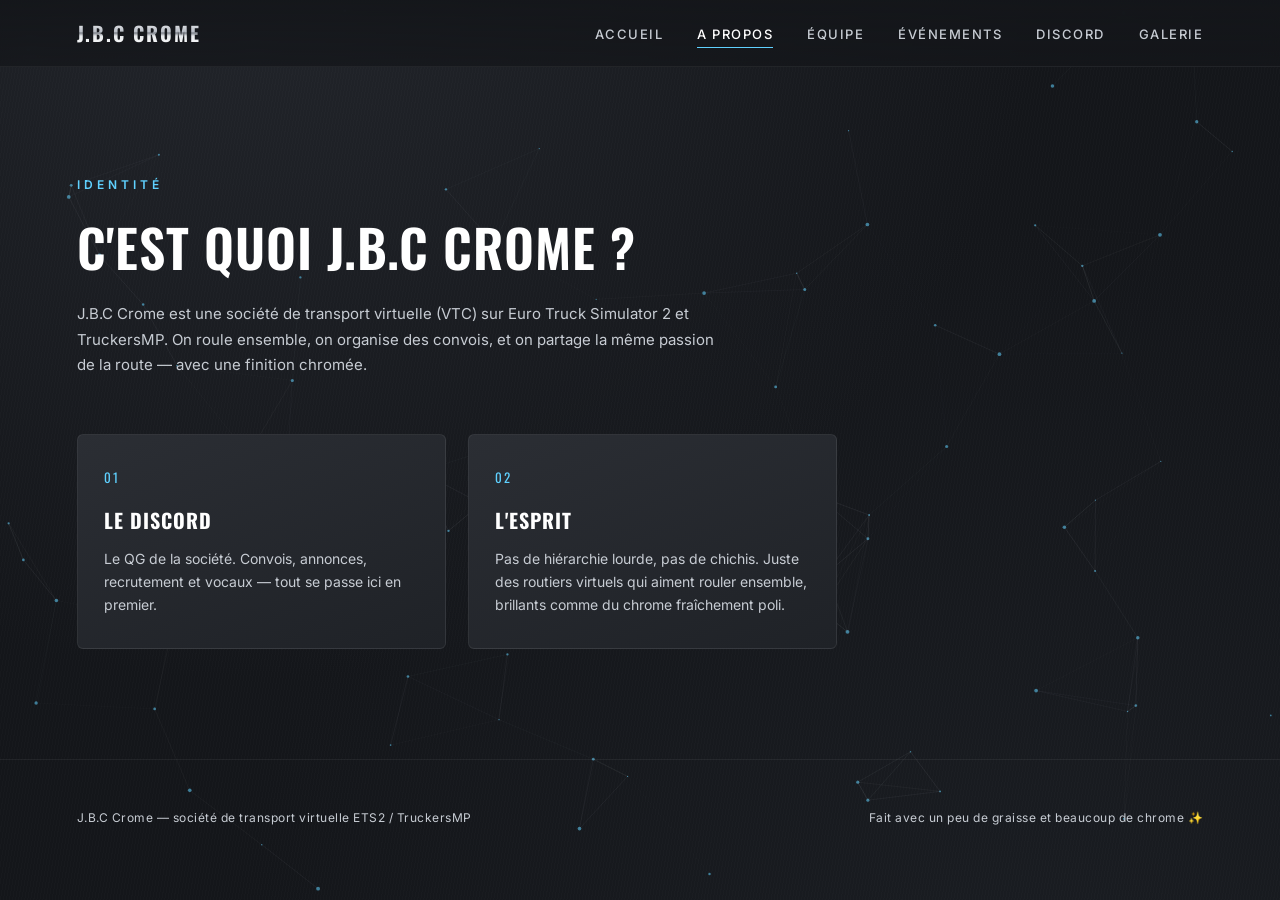
==== apropos.html @ b2d50085 "Update apropos.html" ====
<!DOCTYPE html>
<html lang="fr">
<head>
<meta charset="UTF-8">
<meta name="viewport" content="width=device-width, initial-scale=1.0">
<title>A propos — J.B.C rome</title>
<link rel="icon" type="image/png" href="LogoV3.png">
<style>
  @import url('https://fonts.googleapis.com/css2?family=Oswald:wght@400;500;600;700&family=Inter:wght@400;500;600&display=swap');

  :root{
    --steel-900:#14161a;
    --steel-800:#1f2227;
    --steel-700:#2b2e34;
    --chrome-300:#c7ccd3;
    --chrome-100:#eef0f2;
    --chrome-white:#ffffff;
    --arc-blue:#5fd1ff;
    --arc-blue-dim:#2e6b82;
    --shadow-hard: 0 20px 50px rgba(0,0,0,.55);
  }

  *{box-sizing:border-box; margin:0; padding:0;}
  html{scroll-behavior:smooth;}

  body{
    background:
      radial-gradient(ellipse at 20% -10%, #23262c 0%, transparent 55%),
      radial-gradient(ellipse at 80% 110%, #1a1d22 0%, transparent 55%),
      var(--steel-900);
    color:var(--chrome-100);
    font-family:'Inter', sans-serif;
    min-height:100vh;
    overflow-x:hidden;
  }

  body::before{
    content:"";
    position:fixed; inset:0;
    background-image: repeating-linear-gradient(100deg, rgba(255,255,255,.015) 0px, rgba(255,255,255,.015) 1px, transparent 1px, transparent 3px);
    pointer-events:none;
    z-index:1;
  }

  a{color:inherit; text-decoration:none;}

  header{
    position:sticky; top:0; z-index:50;
    display:flex; align-items:center; justify-content:space-between;
    padding:18px 6vw;
    background:linear-gradient(180deg, rgba(20,22,26,.92), rgba(20,22,26,.75));
    backdrop-filter:blur(10px);
    border-bottom:1px solid rgba(255,255,255,.06);
  }
  .logo{
    font-family:'Oswald', sans-serif;
    font-weight:700;
    font-size:20px;
    letter-spacing:2px;
    background:linear-gradient(180deg, #fff 0%, #b9bec6 45%, #7d828a 50%, #e7eaed 60%, #fff 100%);
    -webkit-background-clip:text;
    background-clip:text;
    color:transparent;
  }
  nav ul{list-style:none; display:flex; gap:34px;}
  nav a{
    font-size:13px; letter-spacing:1.5px; text-transform:uppercase;
    color:var(--chrome-300); font-weight:500;
    transition:color .25s ease;
    position:relative;
  }
  nav a:hover, nav a.active{color:var(--chrome-white);}
  nav a::after{
    content:""; position:absolute; left:0; bottom:-6px; width:0; height:1px;
    background:var(--arc-blue); transition:width .25s ease;
  }
  nav a:hover::after, nav a.active::after{width:100%;}

  .hero{
    position:relative;
    min-height:92vh;
    display:flex; flex-direction:column; align-items:center; justify-content:center;
    text-align:center;
    padding:0 6vw;
    z-index:2;
  }
  .hero-eyebrow{
    font-size:12px; letter-spacing:4px; text-transform:uppercase;
    color:var(--arc-blue); font-weight:600; margin-bottom:26px;
    opacity:0; animation:riseIn .8s ease forwards .1s;
  }
  .hero h1{
    font-family:'Oswald', sans-serif;
    font-weight:700;
    font-size:clamp(56px, 12vw, 148px);
    line-height:.92;
    letter-spacing:2px;
    text-transform:uppercase;
    position:relative;
    background:linear-gradient(180deg,
      #ffffff 0%, #dfe3e7 12%, #9aa0a8 28%, #565a60 44%,
      #f2f4f6 50%, #c2c7cd 58%, #7d828a 72%, #eceef0 86%, #ffffff 100%);
    -webkit-background-clip:text;
    background-clip:text;
    color:transparent;
    background-size:100% 220%;
    animation:chromeSheen 7s ease-in-out infinite, riseIn .9s ease forwards .25s;
    opacity:0;
    filter:drop-shadow(0 8px 26px rgba(0,0,0,.6));
  }
  .hero h1 span{display:block;}
  @keyframes chromeSheen{
    0%,100%{background-position:0% 0%;}
    50%{background-position:0% 100%;}
  }
  @keyframes riseIn{
    from{opacity:0; transform:translateY(22px);}
    to{opacity:1; transform:translateY(0);}
  }
  .hero p.tag{
    margin-top:26px;
    max-width:560px;
    font-size:16px; line-height:1.6;
    color:var(--chrome-300);
    opacity:0; animation:riseIn .8s ease forwards .45s;
  }
  .hero-cta{
    margin-top:44px;
    display:flex; gap:18px; flex-wrap:wrap; justify-content:center;
    opacity:0; animation:riseIn .8s ease forwards .6s;
  }

  .btn{
    display:inline-flex; align-items:center; gap:10px;
    padding:15px 30px;
    font-size:13px; letter-spacing:1.5px; text-transform:uppercase; font-weight:600;
    border-radius:3px;
    cursor:pointer;
    border:none;
    transition:transform .2s ease, box-shadow .2s ease, filter .2s ease;
  }
  .btn:hover{transform:translateY(-2px);}
  .btn-chrome{
    background:linear-gradient(180deg,#f5f6f7 0%, #c7ccd3 45%, #8a8f97 50%, #dfe3e7 60%, #f5f6f7 100%);
    color:#15171a;
    box-shadow:0 14px 30px rgba(0,0,0,.45), inset 0 1px 0 rgba(255,255,255,.8);
  }
  .btn-chrome:hover{box-shadow:0 18px 40px rgba(0,0,0,.55), inset 0 1px 0 rgba(255,255,255,.9);}
  .btn-discord{
    background:linear-gradient(180deg, #6c81ff 0%, #4a5ce0 100%);
    color:#fff;
    box-shadow:0 14px 30px rgba(74,92,224,.35), inset 0 1px 0 rgba(255,255,255,.35);
  }
  .btn-discord:hover{box-shadow:0 18px 40px rgba(74,92,224,.5), inset 0 1px 0 rgba(255,255,255,.4);}
  .btn-ghost{
    background:transparent;
    color:var(--chrome-100);
    border:1px solid rgba(255,255,255,.25);
  }
  .btn-ghost:hover{border-color:var(--arc-blue); color:var(--arc-blue);}
  .btn-truckbook{
    background:linear-gradient(180deg, #ffb04c 0%, #e08a1e 100%);
    color:#1a1200;
    box-shadow:0 14px 30px rgba(224,138,30,.35), inset 0 1px 0 rgba(255,255,255,.35);
  }
  .btn-truckbook:hover{box-shadow:0 18px 40px rgba(224,138,30,.5), inset 0 1px 0 rgba(255,255,255,.4);}
  .btn-truckersmp{
    background:linear-gradient(180deg, #ff9142 0%, #d9691b 100%);
    color:#1a1000;
    box-shadow:0 14px 30px rgba(217,105,27,.35), inset 0 1px 0 rgba(255,255,255,.35);
  }
  .btn-truckersmp:hover{box-shadow:0 18px 40px rgba(217,105,27,.5), inset 0 1px 0 rgba(255,255,255,.4);}

  .scroll-hint{
    position:absolute; bottom:34px; left:50%; transform:translateX(-50%);
    font-size:11px; letter-spacing:3px; text-transform:uppercase; color:var(--chrome-300);
    display:flex; flex-direction:column; align-items:center; gap:10px;
    opacity:.7;
  }
  .scroll-hint .bar{width:1px; height:36px; background:linear-gradient(180deg, var(--arc-blue), transparent); animation:pulse 1.8s ease-in-out infinite;}
  @keyframes pulse{0%,100%{opacity:.3;} 50%{opacity:1;}}

  section{position:relative; z-index:2; padding:110px 6vw; scroll-margin-top:90px;}
  .section-head{max-width:640px; margin-bottom:56px;}
  .eyebrow{
    font-size:12px; letter-spacing:4px; text-transform:uppercase; color:var(--arc-blue);
    font-weight:600; margin-bottom:16px; display:block;
  }
  .section-head h2{
    font-family:'Oswald', sans-serif; font-weight:600; font-size:clamp(32px,5vw,52px);
    text-transform:uppercase; letter-spacing:1px;
    color:var(--chrome-white);
  }
  .section-head p{margin-top:16px; color:var(--chrome-300); line-height:1.7; font-size:15px;}

  .plates{
    display:grid; grid-template-columns:repeat(2,1fr); gap:22px;
    max-width:760px;
  }
  .plate{
    background:linear-gradient(160deg, var(--steel-700), var(--steel-800));
    border:1px solid rgba(255,255,255,.07);
    border-radius:6px;
    padding:32px 26px;
    position:relative;
    overflow:hidden;
    transition:transform .3s ease, border-color .3s ease;
  }
  .plate::before{
    content:""; position:absolute; top:0; left:-60%; width:40%; height:100%;
    background:linear-gradient(100deg, transparent, rgba(255,255,255,.06), transparent);
    transform:skewX(-20deg);
    transition:left .6s ease;
  }
  .plate:hover::before{left:140%;}
  .plate:hover{transform:translateY(-6px); border-color:rgba(95,209,255,.3);}
  .plate .num{
    font-family:'Oswald', sans-serif; font-size:13px; color:var(--arc-blue);
    letter-spacing:2px; margin-bottom:18px; display:block;
  }
  .plate h3{
    font-family:'Oswald', sans-serif; font-size:20px; text-transform:uppercase;
    letter-spacing:1px; margin-bottom:12px; color:var(--chrome-white);
  }
  .plate p{color:var(--chrome-300); font-size:14px; line-height:1.65;}

  .discord-band{
    background:linear-gradient(135deg, #1c1f3d 0%, #22263f 45%, #171a30 100%);
    border-radius:10px;
    padding:64px 6vw;
    display:flex; align-items:center; justify-content:space-between; gap:40px;
    flex-wrap:wrap;
    border:1px solid rgba(108,129,255,.25);
    box-shadow:0 30px 60px rgba(20,20,40,.5);
  }
  .discord-band h2{
    font-family:'Oswald', sans-serif; font-size:clamp(28px,4vw,44px); text-transform:uppercase;
    color:#fff; max-width:480px; line-height:1.15;
  }
  .discord-band p{color:#b7bcf0; margin-top:14px; max-width:420px; font-size:14px; line-height:1.6;}

  .static-gallery{
    display:grid;
    grid-template-columns:repeat(auto-fill, minmax(220px,1fr));
    gap:18px;
  }
  .static-gallery .photo-card{
    position:relative;
    border-radius:6px;
    overflow:hidden;
    aspect-ratio:1/1;
    background:var(--steel-700);
    border:1px solid rgba(255,255,255,.08);
    box-shadow:0 10px 24px rgba(0,0,0,.35);
  }
  .static-gallery .photo-card img{width:100%; height:100%; object-fit:cover; display:block;}
  .empty-state{
    grid-column:1/-1;
    text-align:center;
    padding:60px 20px;
    color:var(--chrome-300);
    border:1px dashed rgba(255,255,255,.12);
    border-radius:8px;
    font-size:14px;
  }

  .sync-status{
    font-size:11px; letter-spacing:.5px; color:var(--chrome-300);
    display:inline-flex; align-items:center; gap:6px;
  }
  .sync-status::before{
    content:""; width:6px; height:6px; border-radius:50%; background:#888; flex-shrink:0;
  }
  .sync-status.live::before{background:#5fffa0; box-shadow:0 0 8px #5fffa0;}
  .sync-status.offline::before{background:#ff8080;}

  .section-head em{
    color:var(--chrome-100); font-style:normal; font-weight:600;
    border-bottom:1px dashed rgba(255,255,255,.25);
  }
  .team-role{margin-bottom:44px;}
  .team-role:last-child{margin-bottom:0;}
  .role-title{
    font-family:'Oswald', sans-serif; font-size:14px; letter-spacing:2px; text-transform:uppercase;
    color:var(--arc-blue); margin-bottom:18px;
    display:flex; align-items:center; gap:14px;
  }
  .role-title::after{
    content:""; flex:1; height:1px;
    background:linear-gradient(90deg, rgba(95,209,255,.35), transparent);
  }
  .team-grid{
    display:grid; grid-template-columns:repeat(auto-fill, minmax(200px,1fr)); gap:16px;
  }
  .team-card{
    display:flex; align-items:center; gap:14px;
    background:linear-gradient(160deg, var(--steel-700), var(--steel-800));
    border:1px solid rgba(255,255,255,.07);
    border-radius:6px;
    padding:16px 18px;
    transition:transform .25s ease, border-color .25s ease;
  }
  .team-card:hover{transform:translateY(-3px); border-color:rgba(95,209,255,.3);}
  .team-card .avatar{
    flex-shrink:0;
    width:42px; height:42px; border-radius:50%;
    object-fit:cover;
    display:flex; align-items:center; justify-content:center;
    font-family:'Oswald', sans-serif; font-size:13px; font-weight:600; letter-spacing:.5px;
    background:linear-gradient(180deg,#f5f6f7 0%, #c7ccd3 45%, #8a8f97 50%, #dfe3e7 60%, #f5f6f7 100%);
    color:#15171a;
  }
  .team-card .pseudo{
    display:block; font-size:14px; font-weight:600; color:var(--chrome-white);
  }
  .team-card .role{
    display:block; font-size:11px; letter-spacing:.5px; color:var(--chrome-300); margin-top:2px;
  }
  .team-card{flex-direction:column; align-items:flex-start; text-align:left;}
  .team-card .pseudo, .team-card .role{margin-top:0;}
  .team-card .avatar{margin-bottom:4px;}

  .events-grid{
    display:grid;
    grid-template-columns:repeat(auto-fill, minmax(280px,1fr));
    gap:22px;
  }
  .event-card{
    background:linear-gradient(160deg, var(--steel-700), var(--steel-800));
    border:1px solid rgba(255,255,255,.07);
    border-radius:8px;
    overflow:hidden;
    transition:transform .3s ease, border-color .3s ease;
  }
  .event-card:hover{transform:translateY(-6px); border-color:rgba(95,209,255,.3);}
  .event-card .event-body{
    padding:26px 22px 26px;
  }
  .event-card .event-date{
    font-family:'Oswald', sans-serif;
    font-size:12px;
    letter-spacing:1.5px;
    text-transform:uppercase;
    color:var(--arc-blue);
    margin-bottom:10px;
    display:block;
  }
  .event-card h3{
    font-family:'Oswald', sans-serif;
    font-size:19px;
    text-transform:uppercase;
    letter-spacing:.5px;
    color:var(--chrome-white);
    margin-bottom:10px;
  }
  .event-card p{
    color:var(--chrome-300);
    font-size:14px;
    line-height:1.6;
    margin-bottom:20px;
  }
  .event-card .btn{
    width:100%;
    justify-content:center;
    padding:12px 20px;
    font-size:12px;
  }

  footer{
    padding:50px 6vw 40px;
    border-top:1px solid rgba(255,255,255,.06);
    display:flex; justify-content:space-between; align-items:center; flex-wrap:wrap; gap:14px;
    color:var(--chrome-300); font-size:12px; letter-spacing:.5px;
    position:relative; z-index:2;
  }

  @media (max-width:760px){
    header{padding:16px 5vw;}
    nav ul{gap:18px;}
    nav a{font-size:11px;}
    .plates{grid-template-columns:1fr;}
    .discord-band{flex-direction:column; text-align:center; align-items:center;}
  }

  ::selection{background:var(--arc-blue); color:#0e0f12;}

  #particles{
    position:fixed; inset:0;
    z-index:0;
    pointer-events:none;
    width:100%; height:100%;
  }

  #preloader{
    position:fixed; inset:0; z-index:999;
    background:var(--steel-900);
    display:flex; flex-direction:column; align-items:center; justify-content:center;
    gap:26px;
    transition:opacity .6s ease, visibility .6s ease;
  }
  #preloader.hidden{
    opacity:0;
    visibility:hidden;
    pointer-events:none;
  }
  .preloader-logo{
    font-family:'Oswald', sans-serif;
    font-weight:700;
    font-size:15px;
    letter-spacing:4px;
    background:linear-gradient(180deg, #fff 0%, #b9bec6 45%, #7d828a 50%, #e7eaed 60%, #fff 100%);
    -webkit-background-clip:text;
    background-clip:text;
    color:transparent;
  }
  .preloader-ring{
    width:52px; height:52px;
    border-radius:50%;
    border:2px solid rgba(255,255,255,.08);
    border-top-color:var(--arc-blue);
    animation:preloaderSpin .9s linear infinite;
  }
  .preloader-bar{
    width:220px; height:3px;
    background:rgba(255,255,255,.08);
    border-radius:3px;
    overflow:hidden;
    position:relative;
  }
  .preloader-bar-fill{
    height:100%;
    width:0%;
    border-radius:3px;
    background:linear-gradient(90deg, var(--arc-blue-dim), var(--arc-blue));
    box-shadow:0 0 12px rgba(95,209,255,.6);
    transition:width .25s ease-out;
  }
  .preloader-percent{
    font-family:'Oswald', sans-serif;
    font-size:13px;
    letter-spacing:2px;
    color:var(--chrome-300);
    font-variant-numeric:tabular-nums;
    min-width:42px;
    text-align:center;
  }
  .preloader-status{
    font-size:10px;
    letter-spacing:2px;
    text-transform:uppercase;
    color:rgba(238,240,242,.35);
  }
  @keyframes preloaderSpin{ to{ transform:rotate(360deg); } }
</style>
</head>
<body>

<div id="preloader">
  <div class="preloader-ring"></div>
  <div class="preloader-logo">J.B.C&nbsp;CROME</div>
  <div class="preloader-bar"><div class="preloader-bar-fill" id="preloader-fill"></div></div>
  <div class="preloader-percent" id="preloader-percent">0%</div>
  <div class="preloader-status" id="preloader-status">Chargement du site…</div>
</div>

<canvas id="particles"></canvas>

<header>
  <a href="index.html" class="logo">J.B.C&nbsp;CROME</a>
  <nav>
    <ul>
      <li><a href="index.html">Accueil</a></li>
      <li><a href="apropos.html" class="active">A propos</a></li>
      <li><a href="equipe.html">Équipe</a></li>
      <li><a href="evenements.html">Événements</a></li>
      <li><a href="discord.html">Discord</a></li>
      <li><a href="galerie.html">Galerie</a></li>
    </ul>
  </nav>
</header>

<section id="apropos">
  <div class="section-head">
    <span class="eyebrow">Identité</span>
    <h2>C'est quoi J.B.C Crome&nbsp;?</h2>
    <p>J.B.C Crome est une société de transport virtuelle (VTC) sur Euro Truck Simulator 2 et TruckersMP. On roule ensemble, on organise des convois, et on partage la même passion de la route — avec une finition chromée.</p>
  </div>
  <div class="plates">
    <div class="plate">
      <span class="num">01</span>
      <h3>Le Discord</h3>
      <p>Le QG de la société. Convois, annonces, recrutement et vocaux — tout se passe ici en premier.</p>
    </div>
    <div class="plate">
      <span class="num">02</span>
      <h3>L'esprit</h3>
      <p>Pas de hiérarchie lourde, pas de chichis. Juste des routiers virtuels qui aiment rouler ensemble, brillants comme du chrome fraîchement poli.</p>
    </div>
  </div>
</section>

<footer>
  <span>J.B.C Crome — société de transport virtuelle ETS2 / TruckersMP</span>
  <span>Fait avec un peu de graisse et beaucoup de chrome ✨</span>
</footer>

<script>
(function(){
  function forceScrollTop(){
    window.scrollTo(0, 0);
  }
  forceScrollTop();
  document.addEventListener('DOMContentLoaded', forceScrollTop);
  window.addEventListener('load', forceScrollTop);
  window.addEventListener('pageshow', forceScrollTop);
  setTimeout(forceScrollTop, 0);
  setTimeout(forceScrollTop, 350);
})();
</script>


<script>
(function(){
  const preloader = document.getElementById('preloader');
  const fill = document.getElementById('preloader-fill');
  const percentLabel = document.getElementById('preloader-percent');
  const statusLabel = document.getElementById('preloader-status');
  if(!preloader || !fill || !percentLabel) return;

  const DUREE_MIN_MS = 150;
  const DUREE_MAX_MS = 400;

  const debut = performance.now();
  let pageEstPrete = (document.readyState === 'complete');
  let masque = false;

  const messages = [
    'Chargement du site…',
    'Préparation de la flotte…',
    'Polissage du chrome…',
    'Presque prêt…'
  ];

  window.addEventListener('load', function(){ pageEstPrete = true; });

  function definirProgression(pct){
    pct = Math.max(0, Math.min(100, pct));
    fill.style.width = pct + '%';
    percentLabel.textContent = Math.round(pct) + '%';
    if(statusLabel){
      const idx = Math.min(messages.length - 1, Math.floor((pct / 100) * messages.length));
      statusLabel.textContent = messages[idx];
    }
  }

  function cacherPreloader(){
    if(masque) return;
    masque = true;
    definirProgression(100);
    setTimeout(function(){
      preloader.classList.add('hidden');
    }, 150);
  }

  function boucle(){
    const ecoule = performance.now() - debut;
    const ratioTemps = Math.min(1, ecoule / DUREE_MIN_MS);
    const progressionSimulee = 90 * (1 - Math.pow(1 - ratioTemps, 2));
    definirProgression(progressionSimulee);

    const dureeMinAtteinte = ecoule >= DUREE_MIN_MS;
    const dureeMaxAtteinte = ecoule >= DUREE_MAX_MS;

    if((pageEstPrete && dureeMinAtteinte) || dureeMaxAtteinte){
      cacherPreloader();
      return;
    }
    requestAnimationFrame(boucle);
  }
  requestAnimationFrame(boucle);
})();
</script>

<script>
(function(){
  const canvas = document.getElementById('particles');
  if(!canvas) return;

  const prefersReducedMotion = window.matchMedia('(prefers-reduced-motion: reduce)').matches;
  if(prefersReducedMotion) return;

  const ctx = canvas.getContext('2d');
  let width, height, particles;

  const DENSITE = 14000;
  const VITESSE_MAX = 0.18;
  const RAYON_LIEN = 140;

  function redimensionner(){
    width = canvas.width = window.innerWidth;
    height = canvas.height = window.innerHeight;
    const nb = Math.min(90, Math.round((width * height) / DENSITE));
    particles = Array.from({ length: nb }, creerParticule);
  }

  function creerParticule(){
    return {
      x: Math.random() * width,
      y: Math.random() * height,
      vx: (Math.random() - 0.5) * VITESSE_MAX,
      vy: (Math.random() - 0.5) * VITESSE_MAX,
      r: Math.random() * 1.4 + 0.6,
    };
  }

  function pas(){
    ctx.clearRect(0, 0, width, height);
    for(const p of particles){
      p.x += p.vx;
      p.y += p.vy;
      if(p.x < 0 || p.x > width) p.vx *= -1;
      if(p.y < 0 || p.y > height) p.vy *= -1;
      ctx.beginPath();
      ctx.arc(p.x, p.y, p.r, 0, Math.PI * 2);
      ctx.fillStyle = 'rgba(95, 209, 255, 0.55)';
      ctx.fill();
    }
    for(let i = 0; i < particles.length; i++){
      for(let j = i + 1; j < particles.length; j++){
        const a = particles[i], b = particles[j];
        const dx = a.x - b.x, dy = a.y - b.y;
        const dist = Math.sqrt(dx * dx + dy * dy);
        if(dist < RAYON_LIEN){
          ctx.beginPath();
          ctx.moveTo(a.x, a.y);
          ctx.lineTo(b.x, b.y);
          ctx.strokeStyle = `rgba(199, 204, 211, ${0.12 * (1 - dist / RAYON_LIEN)})`;
          ctx.lineWidth = 1;
          ctx.stroke();
        }
      }
    }
    requestAnimationFrame(pas);
  }

  redimensionner();
  window.addEventListener('resize', redimensionner);
  requestAnimationFrame(pas);
})();
</script>

</body>
</html>
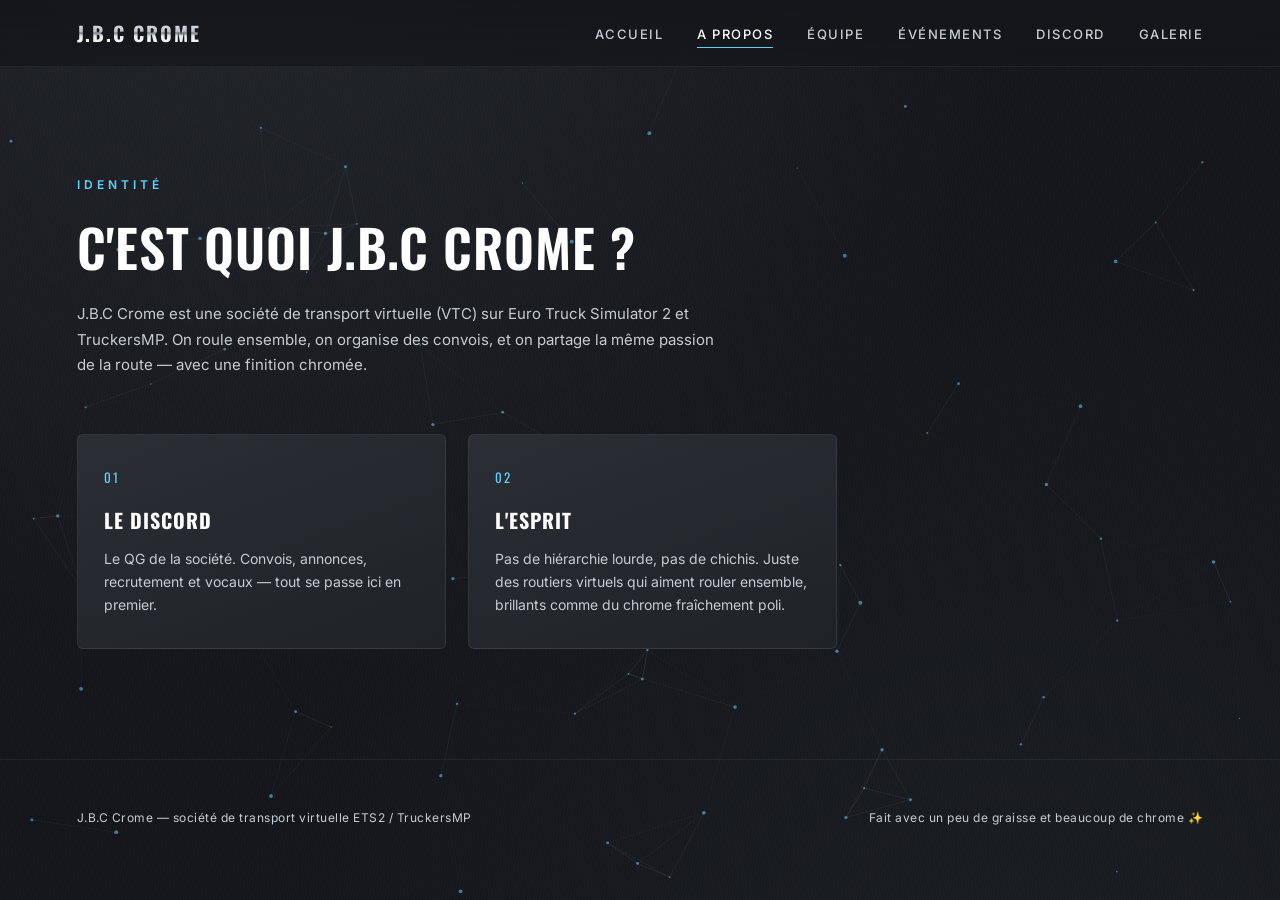
==== commit dd438a58: "Update apropos.html" ====
--- a/apropos.html
+++ b/apropos.html
@@ -3,7 +3,7 @@
 <head>
 <meta charset="UTF-8">
 <meta name="viewport" content="width=device-width, initial-scale=1.0">
-<title>A propos — J.B.C rome</title>
+<title>A propos — J.B.C Crome</title>
 <link rel="icon" type="image/png" href="LogoV3.png">
 <style>
   @import url('https://fonts.googleapis.com/css2?family=Oswald:wght@400;500;600;700&family=Inter:wght@400;500;600&display=swap');
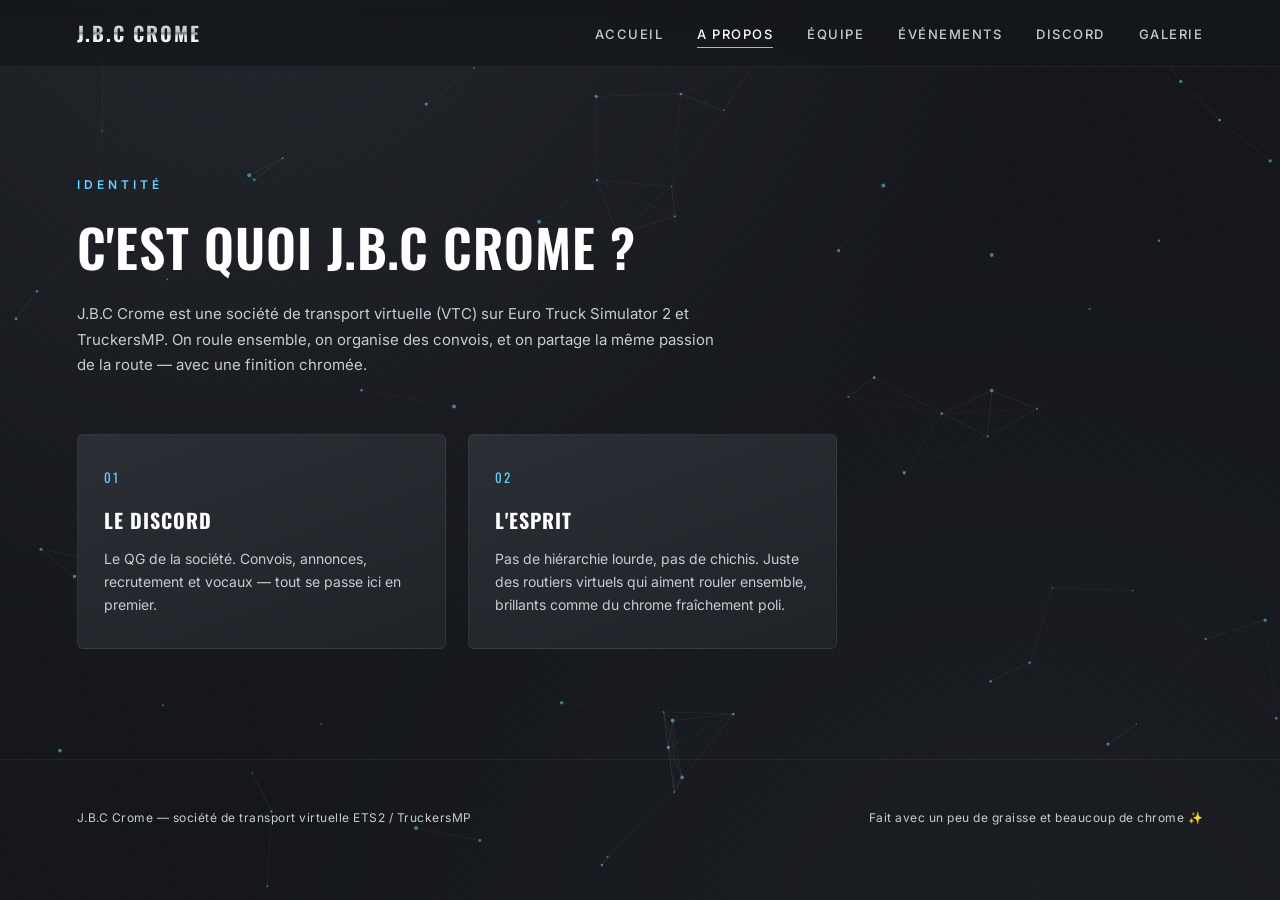
==== commit 359950ef: "Update apropos.html" ====
--- a/apropos.html
+++ b/apropos.html
@@ -3,7 +3,7 @@
 <head>
 <meta charset="UTF-8">
 <meta name="viewport" content="width=device-width, initial-scale=1.0">
-<title>A propos — J.B.C Crome</title>
+<title>A propos J.B.C Crome</title>
 <link rel="icon" type="image/png" href="LogoV3.png">
 <style>
   @import url('https://fonts.googleapis.com/css2?family=Oswald:wght@400;500;600;700&family=Inter:wght@400;500;600&display=swap');
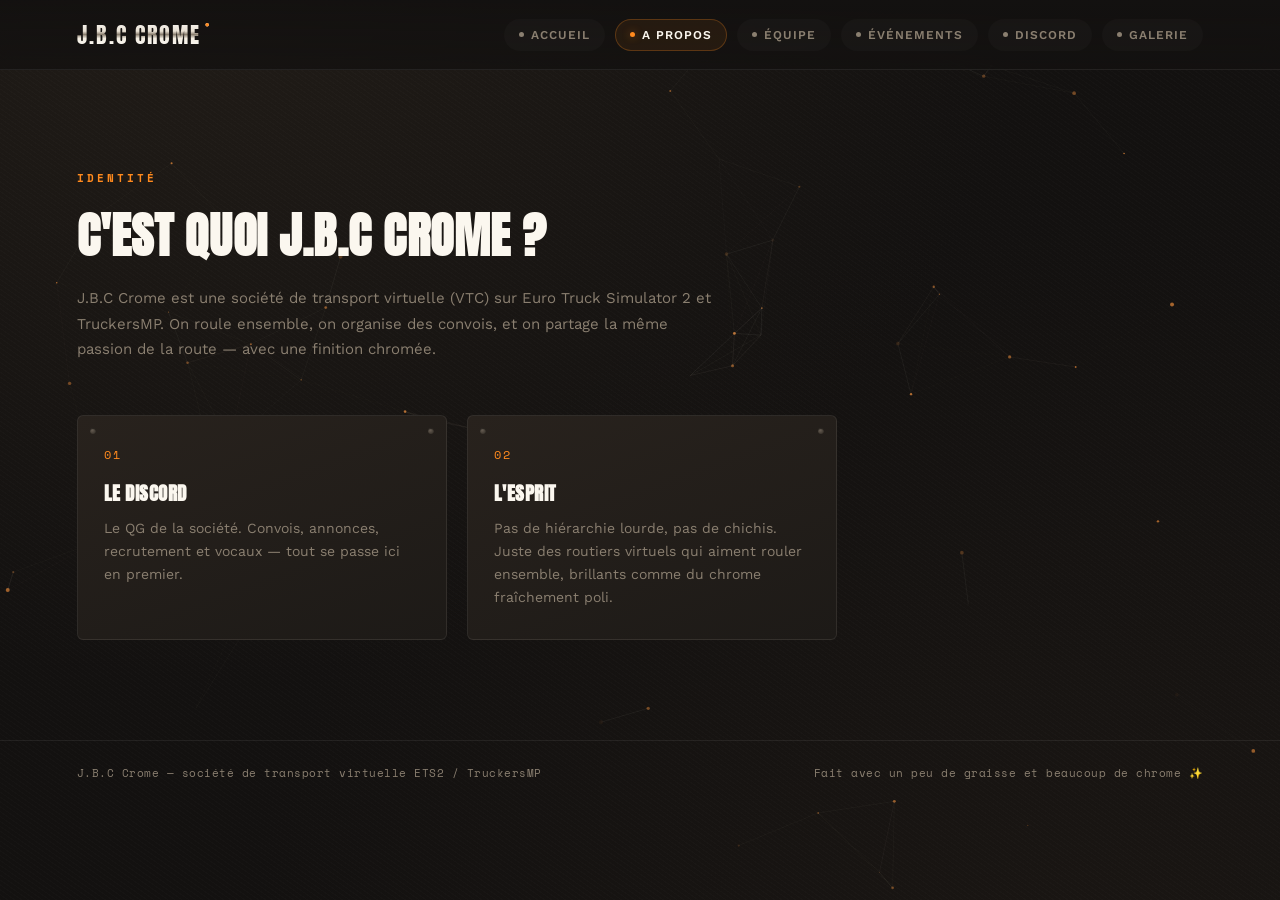
==== commit 89bf5d3e: "Update apropos.html" ====
--- a/apropos.html
+++ b/apropos.html
@@ -6,18 +6,22 @@
 <title>A propos J.B.C Crome</title>
 <link rel="icon" type="image/png" href="LogoV3.png">
 <style>
-  @import url('https://fonts.googleapis.com/css2?family=Oswald:wght@400;500;600;700&family=Inter:wght@400;500;600&display=swap');
+  @import url('https://fonts.googleapis.com/css2?family=Anton&family=Work+Sans:wght@400;500;600;700&family=Space+Mono:wght@400;700&display=swap');
 
   :root{
-    --steel-900:#14161a;
-    --steel-800:#1f2227;
-    --steel-700:#2b2e34;
-    --chrome-300:#c7ccd3;
-    --chrome-100:#eef0f2;
-    --chrome-white:#ffffff;
-    --arc-blue:#5fd1ff;
-    --arc-blue-dim:#2e6b82;
-    --shadow-hard: 0 20px 50px rgba(0,0,0,.55);
+    --asphalt:#131110;
+    --panel:#1d1a17;
+    --panel-2:#28221d;
+    --hairline:rgba(255,255,255,.07);
+    --chrome-1:#fbf7ef;
+    --chrome-2:#d6cdbe;
+    --chrome-3:#8a7f70;
+    --amber:#ff8a1e;
+    --amber-dim:#7a430f;
+    --amber-glow:rgba(255,138,30,.45);
+    --safety-red:#c93a2e;
+    --safety-red-dark:#7e2019;
+    --shadow-hard:0 20px 50px rgba(0,0,0,.6);
   }
 
   *{box-sizing:border-box; margin:0; padding:0;}
@@ -25,432 +29,382 @@
 
   body{
     background:
-      radial-gradient(ellipse at 20% -10%, #23262c 0%, transparent 55%),
-      radial-gradient(ellipse at 80% 110%, #1a1d22 0%, transparent 55%),
-      var(--steel-900);
-    color:var(--chrome-100);
-    font-family:'Inter', sans-serif;
+      radial-gradient(ellipse at 15% -10%, #221d18 0%, transparent 55%),
+      radial-gradient(ellipse at 85% 110%, #1a1613 0%, transparent 55%),
+      var(--asphalt);
+    color:var(--chrome-2);
+    font-family:'Work Sans', sans-serif;
     min-height:100vh;
     overflow-x:hidden;
   }
-
   body::before{
     content:"";
     position:fixed; inset:0;
-    background-image: repeating-linear-gradient(100deg, rgba(255,255,255,.015) 0px, rgba(255,255,255,.015) 1px, transparent 1px, transparent 3px);
+    background-image: repeating-linear-gradient(35deg, rgba(255,255,255,.014) 0px, rgba(255,255,255,.014) 1px, transparent 1px, transparent 4px);
     pointer-events:none;
     z-index:1;
   }
-
   a{color:inherit; text-decoration:none;}
+  ::selection{background:var(--amber); color:#1a0f04;}
 
   header{
     position:sticky; top:0; z-index:50;
     display:flex; align-items:center; justify-content:space-between;
     padding:18px 6vw;
-    background:linear-gradient(180deg, rgba(20,22,26,.92), rgba(20,22,26,.75));
+    background:linear-gradient(180deg, rgba(19,17,16,.94), rgba(19,17,16,.78));
     backdrop-filter:blur(10px);
-    border-bottom:1px solid rgba(255,255,255,.06);
+    border-bottom:1px solid var(--hairline);
   }
   .logo{
-    font-family:'Oswald', sans-serif;
-    font-weight:700;
-    font-size:20px;
-    letter-spacing:2px;
-    background:linear-gradient(180deg, #fff 0%, #b9bec6 45%, #7d828a 50%, #e7eaed 60%, #fff 100%);
-    -webkit-background-clip:text;
-    background-clip:text;
-    color:transparent;
-  }
-  nav ul{list-style:none; display:flex; gap:34px;}
-  nav a{
-    font-size:13px; letter-spacing:1.5px; text-transform:uppercase;
-    color:var(--chrome-300); font-weight:500;
-    transition:color .25s ease;
-    position:relative;
-  }
-  nav a:hover, nav a.active{color:var(--chrome-white);}
-  nav a::after{
-    content:""; position:absolute; left:0; bottom:-6px; width:0; height:1px;
-    background:var(--arc-blue); transition:width .25s ease;
-  }
-  nav a:hover::after, nav a.active::after{width:100%;}
-
-  .hero{
-    position:relative;
-    min-height:92vh;
-    display:flex; flex-direction:column; align-items:center; justify-content:center;
-    text-align:center;
-    padding:0 6vw;
-    z-index:2;
-  }
-  .hero-eyebrow{
-    font-size:12px; letter-spacing:4px; text-transform:uppercase;
-    color:var(--arc-blue); font-weight:600; margin-bottom:26px;
-    opacity:0; animation:riseIn .8s ease forwards .1s;
-  }
-  .hero h1{
-    font-family:'Oswald', sans-serif;
-    font-weight:700;
-    font-size:clamp(56px, 12vw, 148px);
-    line-height:.92;
+    font-family:'Anton', sans-serif;
+    font-size:22px;
     letter-spacing:2px;
     text-transform:uppercase;
-    position:relative;
+    background:linear-gradient(180deg, #fff 0%, #e8e0d2 40%, #8a7f70 50%, #f3ede1 62%, #fff 100%);
+    -webkit-background-clip:text; background-clip:text; color:transparent;
+  }
+  .logo::after{
+    content:"●"; color:var(--amber); font-size:8px; vertical-align:top;
+    -webkit-text-fill-color:var(--amber); margin-left:4px;
+  }
+  nav ul{list-style:none; display:flex; gap:10px;}
+  nav a{
+    font-size:12px; letter-spacing:1px; text-transform:uppercase;
+    color:var(--chrome-3); font-weight:600;
+    padding:8px 14px; border-radius:20px;
+    background:rgba(255,255,255,.02);
+    border:1px solid transparent;
+    display:inline-flex; align-items:center; gap:7px;
+    transition:color .2s ease, background .2s ease, border-color .2s ease;
+  }
+  nav a::before{
+    content:""; width:5px; height:5px; border-radius:50%;
+    background:var(--chrome-3); flex-shrink:0;
+    transition:background .2s ease, box-shadow .2s ease;
+  }
+  nav a:hover, nav a.active{
+    color:var(--chrome-1);
+    background:rgba(255,138,30,.08);
+    border-color:rgba(255,138,30,.25);
+  }
+  nav a:hover::before, nav a.active::before{
+    background:var(--amber); box-shadow:0 0 8px var(--amber-glow);
+  }
+
+  #next-event-banner{
+    position:relative; z-index:40; display:none;
+    align-items:center; gap:22px;
+    padding:13px 6vw;
+    background:
+      repeating-linear-gradient(135deg, rgba(0,0,0,.18) 0 10px, transparent 10px 20px),
+      linear-gradient(90deg, var(--safety-red-dark), var(--safety-red) 60%, var(--safety-red-dark));
+    color:#fff5ee;
+    flex-wrap:wrap;
+    border-bottom:1px solid rgba(0,0,0,.3);
+  }
+  #next-event-banner.visible{display:flex;}
+  #next-event-banner .neb-label{
+    font-family:'Space Mono', monospace; font-size:10.5px; letter-spacing:1.5px; text-transform:uppercase;
+    background:rgba(0,0,0,.25); border:1px solid rgba(255,255,255,.3);
+    border-radius:3px; padding:6px 12px; flex-shrink:0;
+  }
+  #next-event-banner .neb-info{flex:1; min-width:200px; display:flex; flex-direction:column; gap:2px;}
+  #next-event-banner .neb-title{font-family:'Anton', sans-serif; font-size:16px; text-transform:uppercase; letter-spacing:.3px;}
+  #next-event-banner .neb-meta{font-size:12.5px; color:rgba(255,255,255,.85); font-family:'Space Mono', monospace;}
+  #next-event-banner .neb-countdown{
+    font-family:'Space Mono', monospace; font-size:13px; font-weight:700;
+    background:rgba(0,0,0,.28); border-radius:4px; padding:8px 14px; text-align:center; flex-shrink:0; white-space:nowrap;
+  }
+  #next-event-banner .neb-btn{
+    flex-shrink:0; font-size:12px; letter-spacing:1px; text-transform:uppercase; font-weight:700;
+    background:#fff5ee; color:var(--safety-red-dark); padding:11px 22px; border-radius:3px;
+    transition:transform .2s ease;
+  }
+  #next-event-banner .neb-btn:hover{transform:translateY(-2px);}
+
+  .hero{
+    position:relative; min-height:90vh;
+    display:flex; flex-direction:column; align-items:center; justify-content:center;
+    text-align:center; padding:0 6vw; z-index:2;
+  }
+  .hero-stats{display:flex; align-items:stretch; justify-content:center; gap:0; margin-bottom:38px; opacity:0; animation:riseIn .8s ease forwards 0s;}
+  .hero-stat{
+    display:flex; flex-direction:column; align-items:center; justify-content:center;
+    padding:16px 30px; min-width:100px;
+    background:var(--panel-2);
+    border:1px solid var(--hairline);
+    border-radius:6px;
+    box-shadow:inset 0 2px 6px rgba(0,0,0,.6), 0 1px 0 rgba(255,255,255,.04);
+  }
+  .hero-stat-value{
+    font-family:'Space Mono', monospace; font-weight:700;
+    font-size:clamp(20px,2.6vw,28px); letter-spacing:1px;
+    color:var(--chrome-1);
+    text-shadow:0 0 14px var(--amber-glow);
+    font-variant-numeric:tabular-nums;
+  }
+  .hero-stat-label{margin-top:9px; font-size:9.5px; letter-spacing:2px; text-transform:uppercase; color:var(--amber);}
+  .hero-stat-sep{width:14px; display:flex; align-items:center; justify-content:center;}
+  .hero-stat-sep::after{content:""; width:4px; height:4px; border-radius:50%; background:var(--chrome-3);}
+  @media (max-width:600px){ .hero-stat{padding:14px 16px; min-width:0;} }
+
+  .hero-eyebrow{
+    font-family:'Space Mono', monospace;
+    font-size:11.5px; letter-spacing:3px; text-transform:uppercase;
+    color:var(--amber); font-weight:700; margin-bottom:24px;
+    opacity:0; animation:riseIn .8s ease forwards .1s;
+  }
+  .hero h1{
+    font-family:'Anton', sans-serif;
+    font-size:clamp(52px, 11vw, 138px);
+    line-height:.9; letter-spacing:1px; text-transform:uppercase;
     background:linear-gradient(180deg,
-      #ffffff 0%, #dfe3e7 12%, #9aa0a8 28%, #565a60 44%,
-      #f2f4f6 50%, #c2c7cd 58%, #7d828a 72%, #eceef0 86%, #ffffff 100%);
-    -webkit-background-clip:text;
-    background-clip:text;
-    color:transparent;
+      #fffaf2 0%, #ece2d0 14%, #a89c8a 30%, #5c5346 46%,
+      #f6efe2 52%, #cfc3af 60%, #857a68 74%, #f0e7d8 88%, #fffaf2 100%);
+    -webkit-background-clip:text; background-clip:text; color:transparent;
     background-size:100% 220%;
-    animation:chromeSheen 7s ease-in-out infinite, riseIn .9s ease forwards .25s;
+    animation:chromeSheen 8s ease-in-out infinite, riseIn .9s ease forwards .25s;
     opacity:0;
-    filter:drop-shadow(0 8px 26px rgba(0,0,0,.6));
+    filter:drop-shadow(0 8px 24px rgba(0,0,0,.6));
   }
   .hero h1 span{display:block;}
-  @keyframes chromeSheen{
-    0%,100%{background-position:0% 0%;}
-    50%{background-position:0% 100%;}
-  }
-  @keyframes riseIn{
-    from{opacity:0; transform:translateY(22px);}
-    to{opacity:1; transform:translateY(0);}
-  }
-  .hero p.tag{
-    margin-top:26px;
-    max-width:560px;
-    font-size:16px; line-height:1.6;
-    color:var(--chrome-300);
-    opacity:0; animation:riseIn .8s ease forwards .45s;
-  }
-  .hero-cta{
-    margin-top:44px;
-    display:flex; gap:18px; flex-wrap:wrap; justify-content:center;
-    opacity:0; animation:riseIn .8s ease forwards .6s;
-  }
+  @keyframes chromeSheen{0%,100%{background-position:0% 0%;} 50%{background-position:0% 100%;}}
+  @keyframes riseIn{from{opacity:0; transform:translateY(20px);} to{opacity:1; transform:translateY(0);}}
+  .hero p.tag{margin-top:24px; max-width:560px; font-size:16px; line-height:1.6; color:var(--chrome-3); opacity:0; animation:riseIn .8s ease forwards .45s;}
+  .hero-cta{margin-top:42px; display:flex; gap:16px; flex-wrap:wrap; justify-content:center; opacity:0; animation:riseIn .8s ease forwards .6s;}
 
   .btn{
     display:inline-flex; align-items:center; gap:10px;
-    padding:15px 30px;
-    font-size:13px; letter-spacing:1.5px; text-transform:uppercase; font-weight:600;
-    border-radius:3px;
-    cursor:pointer;
-    border:none;
-    transition:transform .2s ease, box-shadow .2s ease, filter .2s ease;
+    padding:15px 30px; font-size:13px; letter-spacing:1.5px; text-transform:uppercase; font-weight:700;
+    border-radius:3px; cursor:pointer; border:none; font-family:'Work Sans', sans-serif;
+    transition:transform .2s ease, box-shadow .2s ease;
   }
   .btn:hover{transform:translateY(-2px);}
   .btn-chrome{
-    background:linear-gradient(180deg,#f5f6f7 0%, #c7ccd3 45%, #8a8f97 50%, #dfe3e7 60%, #f5f6f7 100%);
-    color:#15171a;
-    box-shadow:0 14px 30px rgba(0,0,0,.45), inset 0 1px 0 rgba(255,255,255,.8);
+    background:linear-gradient(180deg,#fbf7ef 0%, #d6cdbe 45%, #8a7f70 50%, #e5dccb 60%, #fbf7ef 100%);
+    color:#171310; box-shadow:0 14px 30px rgba(0,0,0,.45), inset 0 1px 0 rgba(255,255,255,.8);
   }
   .btn-chrome:hover{box-shadow:0 18px 40px rgba(0,0,0,.55), inset 0 1px 0 rgba(255,255,255,.9);}
   .btn-discord{
-    background:linear-gradient(180deg, #6c81ff 0%, #4a5ce0 100%);
-    color:#fff;
+    background:linear-gradient(180deg, #6c81ff 0%, #4a5ce0 100%); color:#fff;
     box-shadow:0 14px 30px rgba(74,92,224,.35), inset 0 1px 0 rgba(255,255,255,.35);
   }
   .btn-discord:hover{box-shadow:0 18px 40px rgba(74,92,224,.5), inset 0 1px 0 rgba(255,255,255,.4);}
-  .btn-ghost{
-    background:transparent;
-    color:var(--chrome-100);
-    border:1px solid rgba(255,255,255,.25);
-  }
-  .btn-ghost:hover{border-color:var(--arc-blue); color:var(--arc-blue);}
+  .btn-ghost{background:transparent; color:var(--chrome-2); border:1px solid rgba(255,138,30,.35);}
+  .btn-ghost:hover{border-color:var(--amber); color:var(--amber);}
   .btn-truckbook{
-    background:linear-gradient(180deg, #ffb04c 0%, #e08a1e 100%);
-    color:#1a1200;
+    background:linear-gradient(180deg, #ffb04c 0%, #e08a1e 100%); color:#1a1200;
     box-shadow:0 14px 30px rgba(224,138,30,.35), inset 0 1px 0 rgba(255,255,255,.35);
   }
   .btn-truckbook:hover{box-shadow:0 18px 40px rgba(224,138,30,.5), inset 0 1px 0 rgba(255,255,255,.4);}
-  .btn-truckersmp{
-    background:linear-gradient(180deg, #ff9142 0%, #d9691b 100%);
-    color:#1a1000;
-    box-shadow:0 14px 30px rgba(217,105,27,.35), inset 0 1px 0 rgba(255,255,255,.35);
-  }
-  .btn-truckersmp:hover{box-shadow:0 18px 40px rgba(217,105,27,.5), inset 0 1px 0 rgba(255,255,255,.4);}
-
-  .scroll-hint{
-    position:absolute; bottom:34px; left:50%; transform:translateX(-50%);
-    font-size:11px; letter-spacing:3px; text-transform:uppercase; color:var(--chrome-300);
-    display:flex; flex-direction:column; align-items:center; gap:10px;
-    opacity:.7;
-  }
-  .scroll-hint .bar{width:1px; height:36px; background:linear-gradient(180deg, var(--arc-blue), transparent); animation:pulse 1.8s ease-in-out infinite;}
-  @keyframes pulse{0%,100%{opacity:.3;} 50%{opacity:1;}}
-
-  section{position:relative; z-index:2; padding:110px 6vw; scroll-margin-top:90px;}
-  .section-head{max-width:640px; margin-bottom:56px;}
+
+  section{position:relative; z-index:2; padding:100px 6vw; scroll-margin-top:90px;}
+  .section-head{max-width:640px; margin-bottom:52px;}
   .eyebrow{
-    font-size:12px; letter-spacing:4px; text-transform:uppercase; color:var(--arc-blue);
-    font-weight:600; margin-bottom:16px; display:block;
+    font-family:'Space Mono', monospace;
+    font-size:11px; letter-spacing:3px; text-transform:uppercase; color:var(--amber);
+    font-weight:700; margin-bottom:14px; display:block;
   }
   .section-head h2{
-    font-family:'Oswald', sans-serif; font-weight:600; font-size:clamp(32px,5vw,52px);
-    text-transform:uppercase; letter-spacing:1px;
-    color:var(--chrome-white);
-  }
-  .section-head p{margin-top:16px; color:var(--chrome-300); line-height:1.7; font-size:15px;}
-
-  .plates{
-    display:grid; grid-template-columns:repeat(2,1fr); gap:22px;
-    max-width:760px;
-  }
+    font-family:'Anton', sans-serif; font-size:clamp(30px,4.6vw,48px);
+    text-transform:uppercase; letter-spacing:.5px; color:var(--chrome-1);
+  }
+  .section-head p{margin-top:14px; color:var(--chrome-3); line-height:1.7; font-size:15px;}
+
+  .plates{display:grid; grid-template-columns:repeat(2,1fr); gap:20px; max-width:760px;}
   .plate{
-    background:linear-gradient(160deg, var(--steel-700), var(--steel-800));
-    border:1px solid rgba(255,255,255,.07);
-    border-radius:6px;
-    padding:32px 26px;
-    position:relative;
-    overflow:hidden;
-    transition:transform .3s ease, border-color .3s ease;
-  }
-  .plate::before{
-    content:""; position:absolute; top:0; left:-60%; width:40%; height:100%;
-    background:linear-gradient(100deg, transparent, rgba(255,255,255,.06), transparent);
-    transform:skewX(-20deg);
-    transition:left .6s ease;
-  }
-  .plate:hover::before{left:140%;}
-  .plate:hover{transform:translateY(-6px); border-color:rgba(95,209,255,.3);}
-  .plate .num{
-    font-family:'Oswald', sans-serif; font-size:13px; color:var(--arc-blue);
-    letter-spacing:2px; margin-bottom:18px; display:block;
-  }
-  .plate h3{
-    font-family:'Oswald', sans-serif; font-size:20px; text-transform:uppercase;
-    letter-spacing:1px; margin-bottom:12px; color:var(--chrome-white);
-  }
-  .plate p{color:var(--chrome-300); font-size:14px; line-height:1.65;}
+    background:linear-gradient(160deg, var(--panel-2), var(--panel));
+    border:1px solid var(--hairline); border-radius:6px; padding:30px 26px;
+    position:relative; transition:transform .25s ease, border-color .25s ease;
+  }
+  .plate::before, .plate::after{
+    content:""; position:absolute; top:12px; width:6px; height:6px; border-radius:50%;
+    background:radial-gradient(circle at 35% 30%, #6b6156, #2b2620);
+    box-shadow:inset 0 1px 1px rgba(0,0,0,.6);
+  }
+  .plate::before{left:12px;} .plate::after{right:12px;}
+  .plate:hover{transform:translateY(-5px); border-color:rgba(255,138,30,.3);}
+  .plate .num{font-family:'Space Mono', monospace; font-size:12px; color:var(--amber); letter-spacing:2px; margin-bottom:16px; display:block;}
+  .plate h3{font-family:'Anton', sans-serif; font-size:19px; text-transform:uppercase; letter-spacing:.5px; margin-bottom:10px; color:var(--chrome-1);}
+  .plate p{color:var(--chrome-3); font-size:14px; line-height:1.65;}
 
   .discord-band{
-    background:linear-gradient(135deg, #1c1f3d 0%, #22263f 45%, #171a30 100%);
-    border-radius:10px;
-    padding:64px 6vw;
-    display:flex; align-items:center; justify-content:space-between; gap:40px;
-    flex-wrap:wrap;
-    border:1px solid rgba(108,129,255,.25);
-    box-shadow:0 30px 60px rgba(20,20,40,.5);
-  }
-  .discord-band h2{
-    font-family:'Oswald', sans-serif; font-size:clamp(28px,4vw,44px); text-transform:uppercase;
-    color:#fff; max-width:480px; line-height:1.15;
-  }
-  .discord-band p{color:#b7bcf0; margin-top:14px; max-width:420px; font-size:14px; line-height:1.6;}
-
-  .static-gallery{
-    display:grid;
-    grid-template-columns:repeat(auto-fill, minmax(220px,1fr));
-    gap:18px;
-  }
-  .static-gallery .photo-card{
-    position:relative;
-    border-radius:6px;
-    overflow:hidden;
-    aspect-ratio:1/1;
-    background:var(--steel-700);
-    border:1px solid rgba(255,255,255,.08);
-    box-shadow:0 10px 24px rgba(0,0,0,.35);
-  }
-  .static-gallery .photo-card img{width:100%; height:100%; object-fit:cover; display:block;}
-  .empty-state{
-    grid-column:1/-1;
-    text-align:center;
-    padding:60px 20px;
-    color:var(--chrome-300);
-    border:1px dashed rgba(255,255,255,.12);
-    border-radius:8px;
-    font-size:14px;
-  }
-
-  .sync-status{
-    font-size:11px; letter-spacing:.5px; color:var(--chrome-300);
-    display:inline-flex; align-items:center; gap:6px;
-  }
-  .sync-status::before{
-    content:""; width:6px; height:6px; border-radius:50%; background:#888; flex-shrink:0;
-  }
-  .sync-status.live::before{background:#5fffa0; box-shadow:0 0 8px #5fffa0;}
-  .sync-status.offline::before{background:#ff8080;}
-
-  .section-head em{
-    color:var(--chrome-100); font-style:normal; font-weight:600;
-    border-bottom:1px dashed rgba(255,255,255,.25);
-  }
-  .team-role{margin-bottom:44px;}
-  .team-role:last-child{margin-bottom:0;}
+    background:linear-gradient(135deg, #241c14 0%, #2c2117 45%, #1a140e 100%);
+    border-radius:10px; padding:60px 6vw;
+    display:flex; align-items:center; justify-content:space-between; gap:36px; flex-wrap:wrap;
+    border:1px solid rgba(255,138,30,.22); box-shadow:var(--shadow-hard);
+  }
+  .discord-band h2{font-family:'Anton', sans-serif; font-size:clamp(26px,3.8vw,42px); text-transform:uppercase; color:#fff5ea; max-width:480px; line-height:1.12;}
+  .discord-band p{color:var(--chrome-3); margin-top:12px; max-width:420px; font-size:14px; line-height:1.6;}
+  .discord-layout{display:flex; gap:26px; flex-wrap:wrap; align-items:stretch;}
+  .discord-layout .discord-band{flex:1 1 420px;}
+  .discord-widget{flex:0 0 auto; display:flex; align-items:center; justify-content:center;}
+  .discord-widget iframe{border-radius:10px; box-shadow:var(--shadow-hard); max-width:100%;}
+  @media (max-width:900px){ .discord-layout{flex-direction:column;} .discord-widget{width:100%;} .discord-widget iframe{width:100%;} }
+
+  .empty-state, .loading-state{
+    grid-column:1/-1; text-align:center; padding:56px 20px; color:var(--chrome-3);
+    border:1px dashed rgba(255,255,255,.14); border-radius:8px; font-size:14px;
+  }
+  .sync-status{font-size:11px; letter-spacing:.5px; color:var(--chrome-3); display:inline-flex; align-items:center; gap:6px; font-family:'Space Mono', monospace;}
+  .sync-status::before{content:""; width:6px; height:6px; border-radius:50%; background:#888; flex-shrink:0;}
+  .sync-status.live::before{background:#68d97a; box-shadow:0 0 8px #68d97a;}
+  .sync-status.offline::before{background:#e05c4d;}
+
+  .team-role{margin-bottom:40px;} .team-role:last-child{margin-bottom:0;}
   .role-title{
-    font-family:'Oswald', sans-serif; font-size:14px; letter-spacing:2px; text-transform:uppercase;
-    color:var(--arc-blue); margin-bottom:18px;
-    display:flex; align-items:center; gap:14px;
-  }
-  .role-title::after{
-    content:""; flex:1; height:1px;
-    background:linear-gradient(90deg, rgba(95,209,255,.35), transparent);
-  }
-  .team-grid{
-    display:grid; grid-template-columns:repeat(auto-fill, minmax(200px,1fr)); gap:16px;
-  }
+    font-family:'Anton', sans-serif; font-size:15px; letter-spacing:1.5px; text-transform:uppercase;
+    color:var(--amber); margin-bottom:16px; display:flex; align-items:center; gap:12px;
+  }
+  .role-title::after{content:""; flex:1; height:1px; background:linear-gradient(90deg, rgba(255,138,30,.3), transparent);}
+  .team-grid{display:grid; grid-template-columns:repeat(auto-fill, minmax(190px,1fr)); gap:14px;}
   .team-card{
-    display:flex; align-items:center; gap:14px;
-    background:linear-gradient(160deg, var(--steel-700), var(--steel-800));
-    border:1px solid rgba(255,255,255,.07);
-    border-radius:6px;
-    padding:16px 18px;
+    display:flex; flex-direction:column; align-items:flex-start; text-align:left; gap:10px;
+    background:linear-gradient(160deg, var(--panel-2), var(--panel));
+    border:1px solid var(--hairline); border-radius:6px; padding:16px 18px;
+    transition:transform .22s ease, border-color .22s ease;
+  }
+  .team-card:hover{transform:translateY(-3px); border-color:rgba(255,138,30,.3);}
+  .team-card .avatar{
+    width:38px; height:38px; border-radius:50%; object-fit:cover;
+    display:flex; align-items:center; justify-content:center;
+    font-family:'Space Mono', monospace; font-size:12px; font-weight:700; letter-spacing:.5px;
+    background:linear-gradient(180deg,#fbf7ef 0%, #d6cdbe 45%, #8a7f70 50%, #e5dccb 60%, #fbf7ef 100%);
+    color:#171310;
+  }
+  .team-card .pseudo{display:block; font-size:14px; font-weight:600; color:var(--chrome-1);}
+  .team-card .role{display:block; font-size:10.5px; letter-spacing:.5px; text-transform:uppercase; color:var(--chrome-3);}
+
+  .month-group{margin-bottom:52px;} .month-group:last-child{margin-bottom:0;}
+  .month-title{font-family:'Anton', sans-serif; font-size:clamp(22px,3.2vw,32px); color:var(--chrome-1); text-transform:uppercase; margin-bottom:12px;}
+  .month-divider{width:100%; height:2px; background:linear-gradient(90deg, var(--amber), rgba(255,138,30,.1)); margin-bottom:26px;}
+  .event-row{
+    display:flex; background:linear-gradient(160deg, var(--panel-2), var(--panel));
+    border:1px solid var(--hairline); border-radius:8px; overflow:hidden; margin-bottom:20px;
     transition:transform .25s ease, border-color .25s ease;
   }
-  .team-card:hover{transform:translateY(-3px); border-color:rgba(95,209,255,.3);}
-  .team-card .avatar{
-    flex-shrink:0;
-    width:42px; height:42px; border-radius:50%;
-    object-fit:cover;
-    display:flex; align-items:center; justify-content:center;
-    font-family:'Oswald', sans-serif; font-size:13px; font-weight:600; letter-spacing:.5px;
-    background:linear-gradient(180deg,#f5f6f7 0%, #c7ccd3 45%, #8a8f97 50%, #dfe3e7 60%, #f5f6f7 100%);
-    color:#15171a;
-  }
-  .team-card .pseudo{
-    display:block; font-size:14px; font-weight:600; color:var(--chrome-white);
-  }
-  .team-card .role{
-    display:block; font-size:11px; letter-spacing:.5px; color:var(--chrome-300); margin-top:2px;
-  }
-  .team-card{flex-direction:column; align-items:flex-start; text-align:left;}
-  .team-card .pseudo, .team-card .role{margin-top:0;}
-  .team-card .avatar{margin-bottom:4px;}
-
-  .events-grid{
-    display:grid;
-    grid-template-columns:repeat(auto-fill, minmax(280px,1fr));
-    gap:22px;
-  }
-  .event-card{
-    background:linear-gradient(160deg, var(--steel-700), var(--steel-800));
-    border:1px solid rgba(255,255,255,.07);
-    border-radius:8px;
-    overflow:hidden;
-    transition:transform .3s ease, border-color .3s ease;
-  }
-  .event-card:hover{transform:translateY(-6px); border-color:rgba(95,209,255,.3);}
-  .event-card .event-body{
-    padding:26px 22px 26px;
-  }
-  .event-card .event-date{
-    font-family:'Oswald', sans-serif;
-    font-size:12px;
-    letter-spacing:1.5px;
-    text-transform:uppercase;
-    color:var(--arc-blue);
-    margin-bottom:10px;
-    display:block;
-  }
-  .event-card h3{
-    font-family:'Oswald', sans-serif;
-    font-size:19px;
-    text-transform:uppercase;
-    letter-spacing:.5px;
-    color:var(--chrome-white);
-    margin-bottom:10px;
-  }
-  .event-card p{
-    color:var(--chrome-300);
-    font-size:14px;
-    line-height:1.6;
-    margin-bottom:20px;
-  }
-  .event-card .btn{
-    width:100%;
-    justify-content:center;
-    padding:12px 20px;
-    font-size:12px;
-  }
+  .event-row:last-child{margin-bottom:0;}
+  .event-row:hover{transform:translateY(-4px); border-color:rgba(201,58,46,.45);}
+  .event-badge{
+    flex-shrink:0; width:104px;
+    background:
+      repeating-linear-gradient(135deg, rgba(0,0,0,.15) 0 8px, transparent 8px 16px),
+      linear-gradient(160deg, var(--safety-red), var(--safety-red-dark));
+    display:flex; flex-direction:column; align-items:center; justify-content:center;
+    color:#fff5ee; text-align:center; border-right:3px solid rgba(0,0,0,.25);
+  }
+  .event-badge .day{font-family:'Anton', sans-serif; font-size:36px; line-height:1;}
+  .event-badge .month{font-family:'Space Mono', monospace; font-size:10px; letter-spacing:2px; margin-top:8px; text-transform:uppercase; opacity:.9;}
+  .event-content{flex:1; padding:22px 26px; display:flex; flex-direction:column; justify-content:center; gap:8px; min-width:0;}
+  .event-tag{
+    align-self:flex-start; font-family:'Space Mono', monospace;
+    font-size:10.5px; letter-spacing:1px; text-transform:uppercase; font-weight:700;
+    color:var(--amber); background:rgba(255,138,30,.08); border:1px solid rgba(255,138,30,.3);
+    border-radius:20px; padding:5px 13px;
+  }
+  .event-content h3{font-family:'Anton', sans-serif; font-size:clamp(16px,1.9vw,20px); text-transform:uppercase; color:var(--chrome-1); letter-spacing:.3px; line-height:1.3;}
+  .event-location{font-size:13px; color:var(--chrome-3); display:flex; align-items:center; gap:6px;}
+  .event-desc{font-size:14px; color:var(--chrome-3); line-height:1.6;}
+  .event-desc-list{list-style:none; font-size:14px; color:var(--chrome-3); line-height:1.7;}
+  .event-desc-list li{padding-left:16px; position:relative;}
+  .event-desc-list li::before{content:"›"; position:absolute; left:0; color:var(--amber);}
+  .event-image{flex-shrink:0; width:270px; position:relative; background-size:cover; background-position:center; display:flex; align-items:center; justify-content:center;}
+  .event-image::before{content:""; position:absolute; inset:0; background:linear-gradient(90deg, rgba(19,17,16,.55) 0%, rgba(19,17,16,0) 45%);}
+  .event-image.no-image{background:linear-gradient(160deg, var(--panel), var(--asphalt));}
+  .event-arrow{
+    position:relative; z-index:2; width:50px; height:50px; border-radius:50%;
+    background:var(--amber); color:#1a1200; display:flex; align-items:center; justify-content:center;
+    font-size:22px; transition:transform .2s ease;
+  }
+  .event-arrow:hover{transform:scale(1.08);}
+
+  .albums-grid{display:grid; grid-template-columns:repeat(auto-fill, minmax(300px,1fr)); gap:24px;}
+  .album-card{
+    background:linear-gradient(160deg, var(--panel-2), var(--panel));
+    border:1px solid var(--hairline); border-radius:10px; overflow:hidden; cursor:pointer;
+    transition:transform .25s ease, border-color .25s ease;
+  }
+  .album-card:hover{transform:translateY(-5px); border-color:rgba(255,138,30,.35);}
+  .album-cover{position:relative; aspect-ratio:16/10.5; background-size:cover; background-position:center;}
+  .album-cover-overlay{
+    position:absolute; inset:0; display:flex; flex-direction:column; justify-content:flex-end; padding:18px 20px;
+    background:linear-gradient(180deg, rgba(19,17,16,0) 35%, rgba(19,17,16,.55) 70%, rgba(19,17,16,.92) 100%);
+  }
+  .album-category{font-family:'Space Mono', monospace; font-size:10.5px; letter-spacing:2px; text-transform:uppercase; font-weight:700; color:var(--amber); margin-bottom:6px;}
+  .album-title{font-family:'Anton', sans-serif; font-size:18px; line-height:1.25; text-transform:uppercase; letter-spacing:.4px; color:var(--chrome-1);}
+  .album-body{padding:18px 20px 20px; display:flex; flex-direction:column; gap:14px;}
+  .album-body p{color:var(--chrome-3); font-size:13.5px; line-height:1.6; display:-webkit-box; -webkit-line-clamp:3; -webkit-box-orient:vertical; overflow:hidden;}
+  .album-footer{display:flex; justify-content:flex-end;}
+  .album-count-pill{
+    display:inline-flex; align-items:center; gap:8px; font-family:'Space Mono', monospace;
+    font-size:10.5px; letter-spacing:1px; text-transform:uppercase; font-weight:700; color:var(--chrome-1);
+    background:rgba(255,255,255,.05); border:1px solid rgba(255,255,255,.14); border-radius:30px; padding:8px 16px;
+    transition:border-color .2s ease, background .2s ease;
+  }
+  .album-card:hover .album-count-pill{border-color:rgba(255,138,30,.5); background:rgba(255,138,30,.1); color:var(--amber);}
+
+  #lightbox{
+    position:fixed; inset:0; z-index:200; background:rgba(8,7,6,.94); backdrop-filter:blur(6px);
+    display:none; flex-direction:column; align-items:center; justify-content:center; padding:5vh 5vw;
+    opacity:0; transition:opacity .25s ease;
+  }
+  #lightbox.open{display:flex; opacity:1;}
+  #lightbox img{max-width:100%; max-height:76vh; border-radius:8px; box-shadow:0 30px 70px rgba(0,0,0,.6); transform:scale(.96); transition:transform .25s ease;}
+  #lightbox.open img{transform:scale(1);}
+  #lightbox-info{margin-top:18px; max-width:620px; text-align:center;}
+  #lightbox-caption{color:var(--chrome-3); font-size:12px; letter-spacing:1px; text-transform:uppercase; font-family:'Space Mono', monospace;}
+  #lightbox-caption strong{color:var(--chrome-1);}
+  #lightbox-description{margin-top:8px; color:var(--chrome-2); font-size:14px; line-height:1.6;}
+  #lightbox-description:empty{display:none;}
+  #lightbox-close, #lightbox-prev, #lightbox-next{
+    position:absolute; border-radius:50%; background:rgba(255,255,255,.06);
+    border:1px solid rgba(255,138,30,.25); color:var(--chrome-1);
+    display:flex; align-items:center; justify-content:center; cursor:pointer; transition:background .2s ease, border-color .2s ease;
+  }
+  #lightbox-close:hover, #lightbox-prev:hover, #lightbox-next:hover{background:rgba(255,138,30,.14); border-color:var(--amber);}
+  #lightbox-close{top:26px; right:6vw; width:42px; height:42px; font-size:20px;}
+  #lightbox-prev, #lightbox-next{top:50%; transform:translateY(-50%); width:48px; height:48px; font-size:22px;}
+  #lightbox-prev{left:4vw;} #lightbox-next{right:4vw;}
 
   footer{
-    padding:50px 6vw 40px;
-    border-top:1px solid rgba(255,255,255,.06);
+    padding:24px 6vw 20px; border-top:1px solid var(--hairline);
     display:flex; justify-content:space-between; align-items:center; flex-wrap:wrap; gap:14px;
-    color:var(--chrome-300); font-size:12px; letter-spacing:.5px;
-    position:relative; z-index:2;
-  }
+    color:var(--chrome-3); font-size:11px; letter-spacing:.5px; position:relative; z-index:2;
+    font-family:'Space Mono', monospace;
+  }
+  body.push-footer{display:flex; flex-direction:column; min-height:100vh;}
+  body.push-footer footer{margin-top:auto;}
 
   @media (max-width:760px){
-    header{padding:16px 5vw;}
-    nav ul{gap:18px;}
-    nav a{font-size:11px;}
-    .plates{grid-template-columns:1fr;}
-    .discord-band{flex-direction:column; text-align:center; align-items:center;}
-  }
-
-  ::selection{background:var(--arc-blue); color:#0e0f12;}
-
-  #particles{
-    position:fixed; inset:0;
-    z-index:0;
-    pointer-events:none;
-    width:100%; height:100%;
-  }
+    header{padding:16px 5vw;} nav ul{gap:6px;} nav a{font-size:10.5px; padding:7px 10px;}
+    .plates{grid-template-columns:1fr;} .discord-band{flex-direction:column; text-align:center; align-items:center;}
+    #next-event-banner{padding:12px 5vw; gap:12px;} #next-event-banner .neb-countdown{display:none;}
+    .event-row{flex-direction:column;}
+    .event-badge{width:100%; flex-direction:row; justify-content:flex-start; gap:12px; padding:14px 20px; border-right:none; border-bottom:3px solid rgba(0,0,0,.25);}
+    .event-badge .day{font-size:26px;}
+    .event-image{width:100%; height:170px;}
+  }
+
+  #particles{position:fixed; inset:0; z-index:0; pointer-events:none; width:100%; height:100%;}
 
   #preloader{
-    position:fixed; inset:0; z-index:999;
-    background:var(--steel-900);
-    display:flex; flex-direction:column; align-items:center; justify-content:center;
-    gap:26px;
+    position:fixed; inset:0; z-index:999; background:var(--asphalt);
+    display:flex; flex-direction:column; align-items:center; justify-content:center; gap:24px;
     transition:opacity .6s ease, visibility .6s ease;
   }
-  #preloader.hidden{
-    opacity:0;
-    visibility:hidden;
-    pointer-events:none;
-  }
+  #preloader.hidden{opacity:0; visibility:hidden; pointer-events:none;}
   .preloader-logo{
-    font-family:'Oswald', sans-serif;
-    font-weight:700;
-    font-size:15px;
-    letter-spacing:4px;
-    background:linear-gradient(180deg, #fff 0%, #b9bec6 45%, #7d828a 50%, #e7eaed 60%, #fff 100%);
-    -webkit-background-clip:text;
-    background-clip:text;
-    color:transparent;
-  }
-  .preloader-ring{
-    width:52px; height:52px;
-    border-radius:50%;
-    border:2px solid rgba(255,255,255,.08);
-    border-top-color:var(--arc-blue);
-    animation:preloaderSpin .9s linear infinite;
-  }
-  .preloader-bar{
-    width:220px; height:3px;
-    background:rgba(255,255,255,.08);
-    border-radius:3px;
-    overflow:hidden;
-    position:relative;
-  }
-  .preloader-bar-fill{
-    height:100%;
-    width:0%;
-    border-radius:3px;
-    background:linear-gradient(90deg, var(--arc-blue-dim), var(--arc-blue));
-    box-shadow:0 0 12px rgba(95,209,255,.6);
-    transition:width .25s ease-out;
-  }
-  .preloader-percent{
-    font-family:'Oswald', sans-serif;
-    font-size:13px;
-    letter-spacing:2px;
-    color:var(--chrome-300);
-    font-variant-numeric:tabular-nums;
-    min-width:42px;
-    text-align:center;
-  }
-  .preloader-status{
-    font-size:10px;
-    letter-spacing:2px;
-    text-transform:uppercase;
-    color:rgba(238,240,242,.35);
-  }
-  @keyframes preloaderSpin{ to{ transform:rotate(360deg); } }
+    font-family:'Anton', sans-serif; font-size:16px; letter-spacing:3px;
+    background:linear-gradient(180deg, #fff 0%, #e8e0d2 40%, #8a7f70 50%, #f3ede1 62%, #fff 100%);
+    -webkit-background-clip:text; background-clip:text; color:transparent;
+  }
+  .preloader-ring{width:50px; height:50px; border-radius:50%; border:2px solid rgba(255,255,255,.08); border-top-color:var(--amber); animation:preloaderSpin .9s linear infinite;}
+  .preloader-bar{width:220px; height:3px; background:rgba(255,255,255,.08); border-radius:3px; overflow:hidden; position:relative;}
+  .preloader-bar-fill{height:100%; width:0%; border-radius:3px; background:linear-gradient(90deg, var(--amber-dim), var(--amber)); box-shadow:0 0 12px var(--amber-glow); transition:width .25s ease-out;}
+  .preloader-percent{font-family:'Space Mono', monospace; font-size:13px; letter-spacing:1px; color:var(--chrome-3); font-variant-numeric:tabular-nums; min-width:42px; text-align:center;}
+  .preloader-status{font-family:'Space Mono', monospace; font-size:9.5px; letter-spacing:2px; text-transform:uppercase; color:rgba(214,205,190,.4);}
+  @keyframes preloaderSpin{to{transform:rotate(360deg);}}
+
 </style>
 </head>
 <body>
@@ -581,6 +535,7 @@
 })();
 </script>
 
+
 <script>
 (function(){
   const canvas = document.getElementById('particles');
@@ -592,14 +547,13 @@
   const ctx = canvas.getContext('2d');
   let width, height, particles;
 
-  const DENSITE = 14000;
-  const VITESSE_MAX = 0.18;
-  const RAYON_LIEN = 140;
+  const DENSITE = 16000;
+  const RAYON_LIEN = 130;
 
   function redimensionner(){
     width = canvas.width = window.innerWidth;
     height = canvas.height = window.innerHeight;
-    const nb = Math.min(90, Math.round((width * height) / DENSITE));
+    const nb = Math.min(70, Math.round((width * height) / DENSITE));
     particles = Array.from({ length: nb }, creerParticule);
   }
 
@@ -607,9 +561,10 @@
     return {
       x: Math.random() * width,
       y: Math.random() * height,
-      vx: (Math.random() - 0.5) * VITESSE_MAX,
-      vy: (Math.random() - 0.5) * VITESSE_MAX,
-      r: Math.random() * 1.4 + 0.6,
+      vx: (Math.random() - 0.5) * 0.12,
+      vy: -0.08 - Math.random() * 0.16,
+      r: Math.random() * 1.5 + 0.5,
+      life: Math.random(),
     };
   }
 
@@ -618,11 +573,13 @@
     for(const p of particles){
       p.x += p.vx;
       p.y += p.vy;
+      p.life += 0.0035;
+      if(p.y < -10){ p.y = height + 10; p.x = Math.random() * width; }
       if(p.x < 0 || p.x > width) p.vx *= -1;
-      if(p.y < 0 || p.y > height) p.vy *= -1;
+      const flicker = 0.35 + 0.35 * Math.sin(p.life * 6.28);
       ctx.beginPath();
       ctx.arc(p.x, p.y, p.r, 0, Math.PI * 2);
-      ctx.fillStyle = 'rgba(95, 209, 255, 0.55)';
+      ctx.fillStyle = `rgba(255, 150, 60, ${flicker})`;
       ctx.fill();
     }
     for(let i = 0; i < particles.length; i++){
@@ -634,7 +591,7 @@
           ctx.beginPath();
           ctx.moveTo(a.x, a.y);
           ctx.lineTo(b.x, b.y);
-          ctx.strokeStyle = `rgba(199, 204, 211, ${0.12 * (1 - dist / RAYON_LIEN)})`;
+          ctx.strokeStyle = `rgba(214, 205, 190, ${0.09 * (1 - dist / RAYON_LIEN)})`;
           ctx.lineWidth = 1;
           ctx.stroke();
         }
@@ -649,5 +606,8 @@
 })();
 </script>
 
+
+
+
 </body>
 </html>
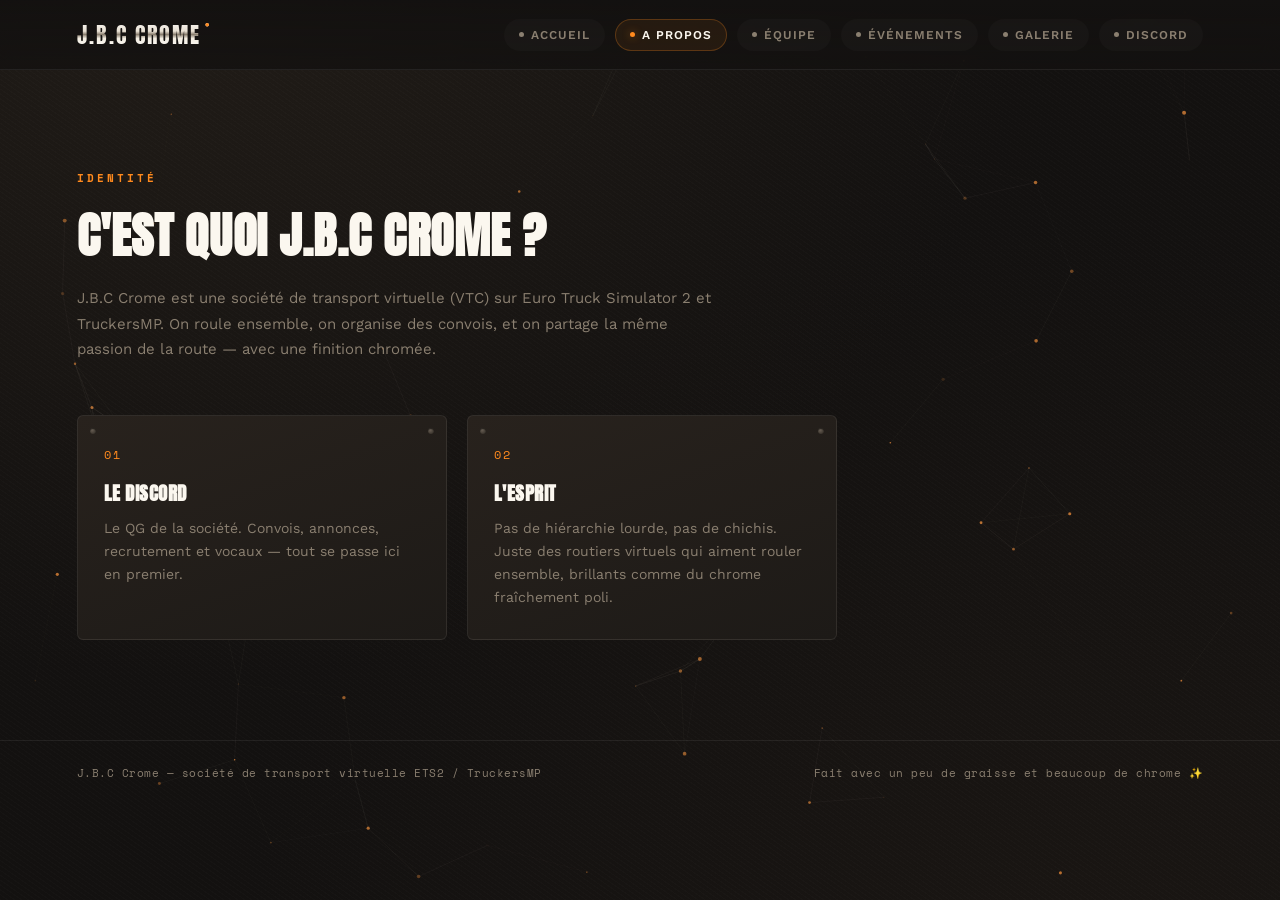
==== commit 2efe8db9: "Update apropos.html" ====
--- a/apropos.html
+++ b/apropos.html
@@ -427,8 +427,8 @@
       <li><a href="apropos.html" class="active">A propos</a></li>
       <li><a href="equipe.html">Équipe</a></li>
       <li><a href="evenements.html">Événements</a></li>
+      <li><a href="galerie.html">Galerie</a></li>
       <li><a href="discord.html">Discord</a></li>
-      <li><a href="galerie.html">Galerie</a></li>
     </ul>
   </nav>
 </header>
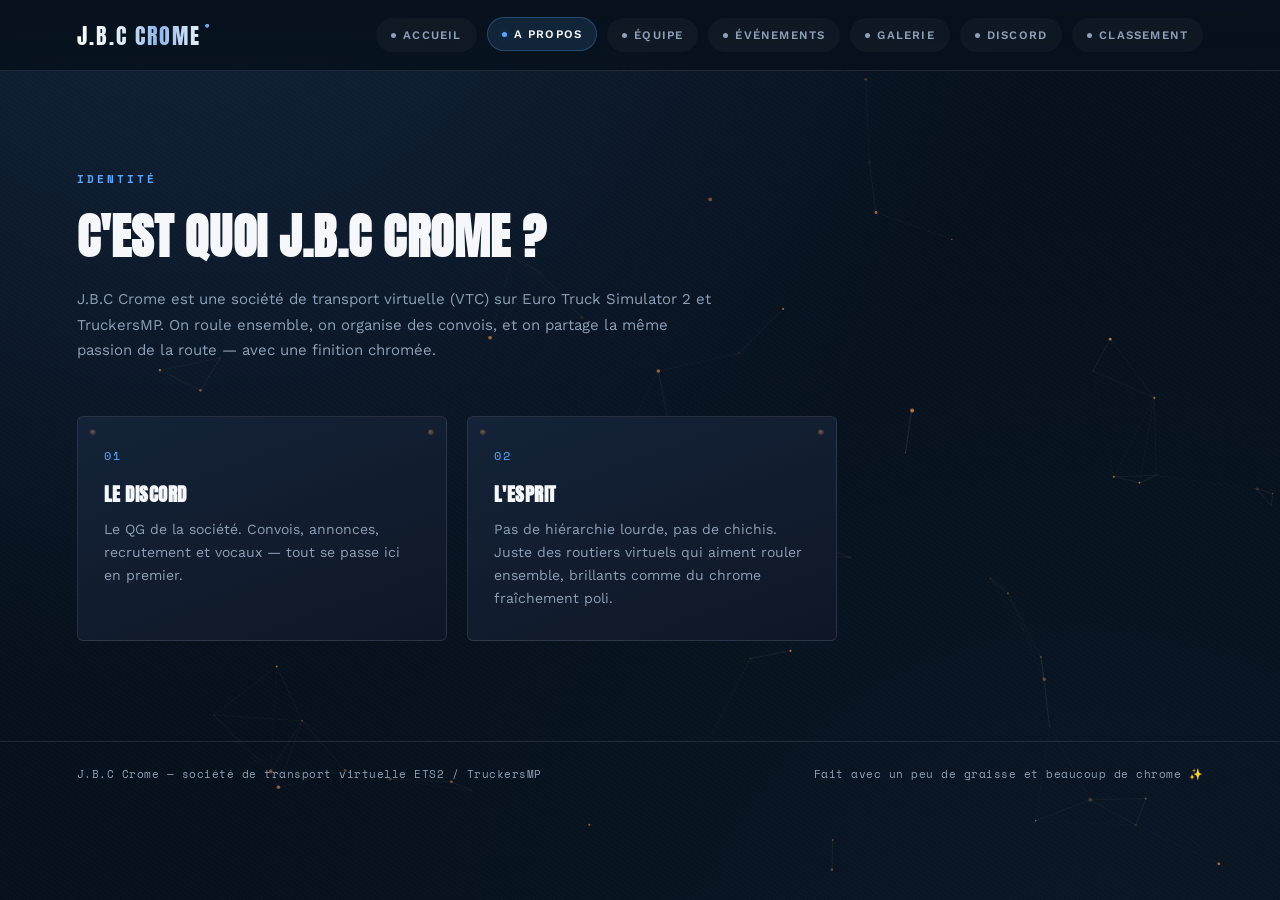
==== commit c9184429: "Update apropos.html" ====
--- a/apropos.html
+++ b/apropos.html
@@ -5,23 +5,24 @@
 <meta name="viewport" content="width=device-width, initial-scale=1.0">
 <title>A propos J.B.C Crome</title>
 <link rel="icon" type="image/png" href="LogoV3.png">
+<link rel="stylesheet" href="styles-theme.css">
 <style>
   @import url('https://fonts.googleapis.com/css2?family=Anton&family=Work+Sans:wght@400;500;600;700&family=Space+Mono:wght@400;700&display=swap');
 
   :root{
-    --asphalt:#131110;
-    --panel:#1d1a17;
-    --panel-2:#28221d;
-    --hairline:rgba(255,255,255,.07);
-    --chrome-1:#fbf7ef;
-    --chrome-2:#d6cdbe;
-    --chrome-3:#8a7f70;
-    --amber:#ff8a1e;
-    --amber-dim:#7a430f;
-    --amber-glow:rgba(255,138,30,.45);
-    --safety-red:#c93a2e;
-    --safety-red-dark:#7e2019;
-    --shadow-hard:0 20px 50px rgba(0,0,0,.6);
+    --asphalt:#07111d;
+    --panel:#0f1726;
+    --panel-2:#142338;
+    --hairline:rgba(255,255,255,.10);
+    --chrome-1:#f5f7fb;
+    --chrome-2:#dfe7f2;
+    --chrome-3:#8ea0b7;
+    --amber:#5da8ff;
+    --amber-dim:#274d7c;
+    --amber-glow:rgba(93,168,255,.24);
+    --safety-red:#3b82f6;
+    --safety-red-dark:#18365d;
+    --shadow-hard:0 18px 45px rgba(2,10,20,.45);
   }
 
   *{box-sizing:border-box; margin:0; padding:0;}
@@ -29,8 +30,8 @@
 
   body{
     background:
-      radial-gradient(ellipse at 15% -10%, #221d18 0%, transparent 55%),
-      radial-gradient(ellipse at 85% 110%, #1a1613 0%, transparent 55%),
+      radial-gradient(ellipse at 15% -10%, #12233a 0%, transparent 55%),
+      radial-gradient(ellipse at 85% 110%, #0b1726 0%, transparent 55%),
       var(--asphalt);
     color:var(--chrome-2);
     font-family:'Work Sans', sans-serif;
@@ -51,8 +52,8 @@
     position:sticky; top:0; z-index:50;
     display:flex; align-items:center; justify-content:space-between;
     padding:18px 6vw;
-    background:linear-gradient(180deg, rgba(19,17,16,.94), rgba(19,17,16,.78));
-    backdrop-filter:blur(10px);
+    background:linear-gradient(180deg, rgba(7,17,29,.96), rgba(7,17,29,.86));
+    backdrop-filter:blur(14px);
     border-bottom:1px solid var(--hairline);
   }
   .logo{
@@ -60,22 +61,22 @@
     font-size:22px;
     letter-spacing:2px;
     text-transform:uppercase;
-    background:linear-gradient(180deg, #fff 0%, #e8e0d2 40%, #8a7f70 50%, #f3ede1 62%, #fff 100%);
+    background:linear-gradient(90deg, #ffffff 0%, #dce8f6 35%, #8db7eb 60%, #ffffff 100%);
     -webkit-background-clip:text; background-clip:text; color:transparent;
   }
   .logo::after{
     content:"●"; color:var(--amber); font-size:8px; vertical-align:top;
     -webkit-text-fill-color:var(--amber); margin-left:4px;
   }
-  nav ul{list-style:none; display:flex; gap:10px;}
+  nav ul{list-style:none; display:flex; gap:10px; flex-wrap:wrap; justify-content:flex-end;}
   nav a{
-    font-size:12px; letter-spacing:1px; text-transform:uppercase;
+    font-size:11.5px; letter-spacing:1.2px; text-transform:uppercase;
     color:var(--chrome-3); font-weight:600;
-    padding:8px 14px; border-radius:20px;
-    background:rgba(255,255,255,.02);
+    padding:9px 14px; border-radius:999px;
+    background:rgba(255,255,255,.03);
     border:1px solid transparent;
     display:inline-flex; align-items:center; gap:7px;
-    transition:color .2s ease, background .2s ease, border-color .2s ease;
+    transition:color .2s ease, background .2s ease, border-color .2s ease, transform .2s ease;
   }
   nav a::before{
     content:""; width:5px; height:5px; border-radius:50%;
@@ -84,8 +85,9 @@
   }
   nav a:hover, nav a.active{
     color:var(--chrome-1);
-    background:rgba(255,138,30,.08);
-    border-color:rgba(255,138,30,.25);
+    background:rgba(93,168,255,.12);
+    border-color:rgba(93,168,255,.28);
+    transform:translateY(-1px);
   }
   nav a:hover::before, nav a.active::before{
     background:var(--amber); box-shadow:0 0 8px var(--amber-glow);
@@ -333,7 +335,7 @@
   .album-category{font-family:'Space Mono', monospace; font-size:10.5px; letter-spacing:2px; text-transform:uppercase; font-weight:700; color:var(--amber); margin-bottom:6px;}
   .album-title{font-family:'Anton', sans-serif; font-size:18px; line-height:1.25; text-transform:uppercase; letter-spacing:.4px; color:var(--chrome-1);}
   .album-body{padding:18px 20px 20px; display:flex; flex-direction:column; gap:14px;}
-  .album-body p{color:var(--chrome-3); font-size:13.5px; line-height:1.6; display:-webkit-box; -webkit-line-clamp:3; -webkit-box-orient:vertical; overflow:hidden;}
+  .album-body p{color:var(--chrome-3); font-size:13.5px; line-height:1.6; display:-webkit-box; -webkit-box-orient:vertical; line-clamp:3; -webkit-line-clamp:3; overflow:hidden;}
   .album-footer{display:flex; justify-content:flex-end;}
   .album-count-pill{
     display:inline-flex; align-items:center; gap:8px; font-family:'Space Mono', monospace;
@@ -429,17 +431,18 @@
       <li><a href="evenements.html">Événements</a></li>
       <li><a href="galerie.html">Galerie</a></li>
       <li><a href="discord.html">Discord</a></li>
+      <li><a href="classement.html">Classement</a></li>
     </ul>
   </nav>
 </header>
 
 <section id="apropos">
-  <div class="section-head">
-    <span class="eyebrow">Identité</span>
-    <h2>C'est quoi J.B.C Crome&nbsp;?</h2>
-    <p>J.B.C Crome est une société de transport virtuelle (VTC) sur Euro Truck Simulator 2 et TruckersMP. On roule ensemble, on organise des convois, et on partage la même passion de la route — avec une finition chromée.</p>
-  </div>
-  <div class="plates">
+    <div class="section-head">
+      <span class="eyebrow">Identité</span>
+      <h2>C'est quoi J.B.C Crome&nbsp;?</h2>
+      <p>J.B.C Crome est une société de transport virtuelle (VTC) sur Euro Truck Simulator 2 et TruckersMP. On roule ensemble, on organise des convois, et on partage la même passion de la route — avec une finition chromée.</p>
+    </div>
+    <div class="plates">
     <div class="plate">
       <span class="num">01</span>
       <h3>Le Discord</h3>
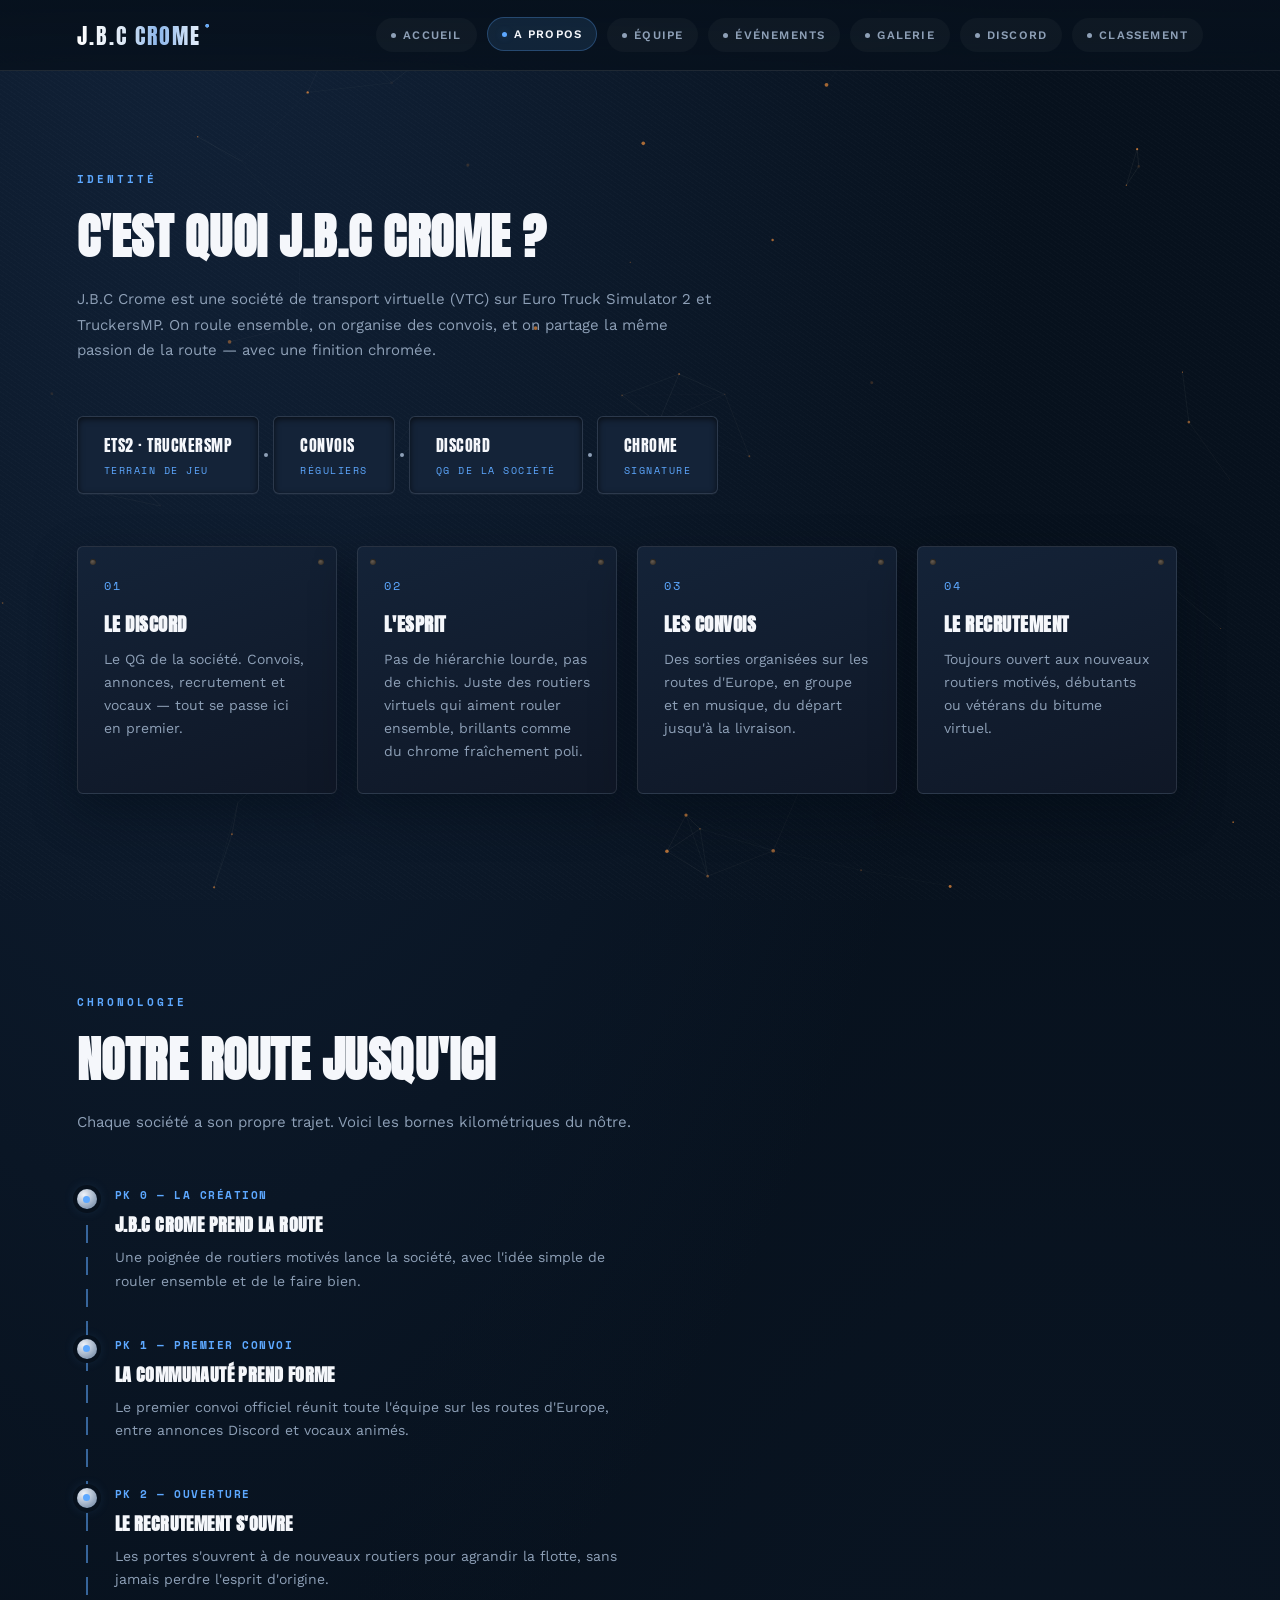
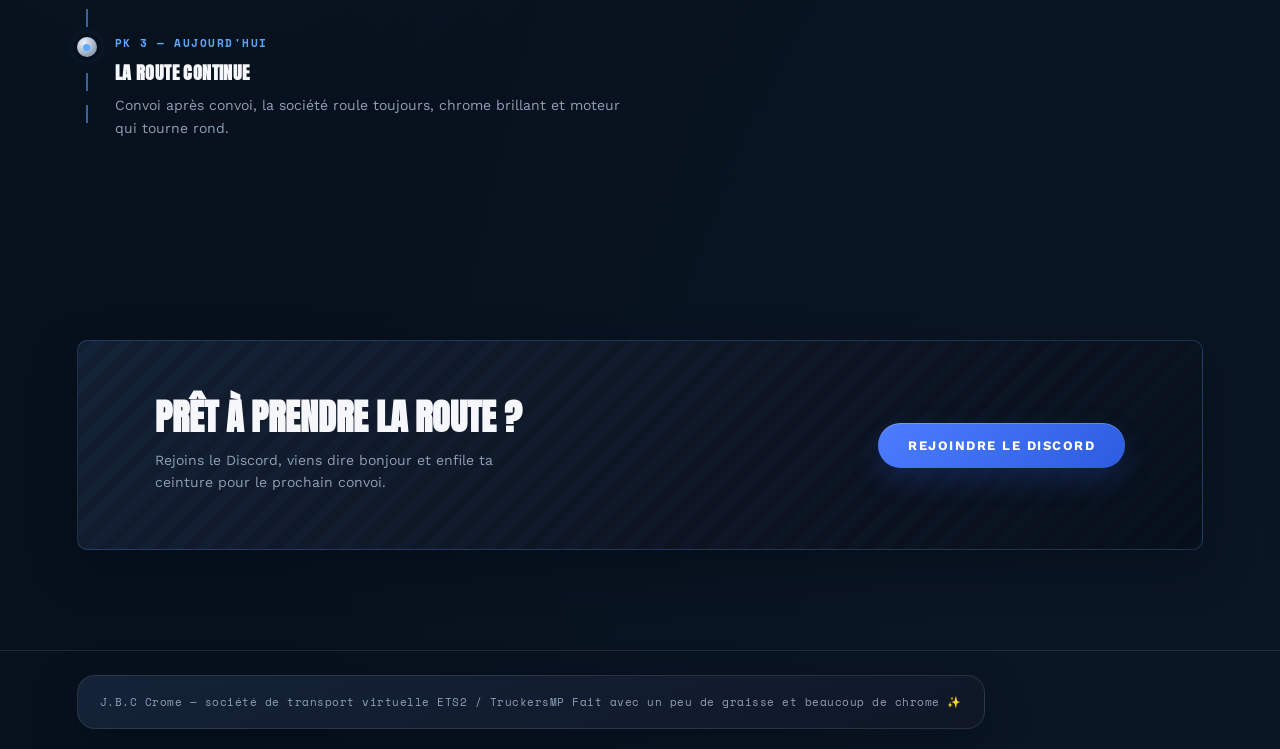
==== commit 275eaa83: "Update apropos.html" ====
--- a/apropos.html
+++ b/apropos.html
@@ -407,6 +407,59 @@
   .preloader-status{font-family:'Space Mono', monospace; font-size:9.5px; letter-spacing:2px; text-transform:uppercase; color:rgba(214,205,190,.4);}
   @keyframes preloaderSpin{to{transform:rotate(360deg);}}
 
+  /* ---- A propos additions ---- */
+
+  .route-strip{
+    display:flex; align-items:stretch; gap:0; margin-top:44px; flex-wrap:wrap;
+    opacity:0; animation:riseIn .8s ease forwards .15s;
+  }
+  .route-chip{
+    display:flex; flex-direction:column; justify-content:center; gap:6px;
+    padding:16px 26px; background:var(--panel-2); border:1px solid var(--hairline); border-radius:6px;
+    box-shadow:inset 0 2px 6px rgba(0,0,0,.6), 0 1px 0 rgba(255,255,255,.04);
+  }
+  .route-chip-value{font-family:'Anton', sans-serif; font-size:16px; letter-spacing:.5px; text-transform:uppercase; color:var(--chrome-1);}
+  .route-chip-label{font-family:'Space Mono', monospace; font-size:9.5px; letter-spacing:1.5px; text-transform:uppercase; color:var(--amber);}
+  .route-chip-sep{width:14px; display:flex; align-items:center; justify-content:center;}
+  .route-chip-sep::after{content:""; width:4px; height:4px; border-radius:50%; background:var(--chrome-3);}
+  @media (max-width:600px){ .route-chip-sep{display:none;} .route-strip{gap:10px;} .route-chip{flex:1 1 130px;} }
+
+  .road{position:relative; max-width:760px; padding-left:38px;}
+  .road::before{
+    content:""; position:absolute; left:9px; top:6px; bottom:6px; width:2px;
+    background:repeating-linear-gradient(180deg, var(--amber) 0 18px, transparent 18px 32px);
+    opacity:.55;
+  }
+  .road-stop{position:relative; padding-bottom:44px;}
+  .road-stop:last-child{padding-bottom:0;}
+  .road-stop-marker{
+    position:absolute; left:-38px; top:2px; width:20px; height:20px; border-radius:50%;
+    background:radial-gradient(circle at 35% 30%, var(--chrome-1), var(--chrome-3) 70%);
+    box-shadow:0 0 0 4px var(--asphalt), 0 0 14px var(--amber-glow);
+    display:flex; align-items:center; justify-content:center;
+  }
+  .road-stop-marker::after{content:""; width:7px; height:7px; border-radius:50%; background:var(--amber); box-shadow:0 0 8px var(--amber-glow);}
+  .road-pk{
+    font-family:'Space Mono', monospace; font-size:11px; letter-spacing:1.5px; text-transform:uppercase;
+    color:var(--amber); font-weight:700; margin-bottom:8px; display:block;
+  }
+  .road-stop h3{font-family:'Anton', sans-serif; font-size:18px; text-transform:uppercase; letter-spacing:.4px; color:var(--chrome-1); margin-bottom:8px;}
+  .road-stop p{color:var(--chrome-3); font-size:14px; line-height:1.65; max-width:520px;}
+
+  .join-band{
+    background:
+      repeating-linear-gradient(135deg, rgba(0,0,0,.12) 0 10px, transparent 10px 20px),
+      linear-gradient(135deg, var(--panel-2) 0%, var(--panel) 60%, var(--asphalt) 100%);
+    border-radius:10px; padding:56px 6vw;
+    display:flex; align-items:center; justify-content:space-between; gap:30px; flex-wrap:wrap;
+    border:1px solid rgba(93,168,255,.22); box-shadow:var(--shadow-hard);
+  }
+  .join-band h2{font-family:'Anton', sans-serif; font-size:clamp(24px,3.4vw,36px); text-transform:uppercase; color:var(--chrome-1); max-width:440px; line-height:1.15;}
+  .join-band p{color:var(--chrome-3); margin-top:10px; max-width:400px; font-size:14px; line-height:1.6;}
+
+  .plates-4{max-width:1100px; grid-template-columns:repeat(4,1fr); margin-top:52px;}
+  @media (max-width:980px){ .plates-4{grid-template-columns:repeat(2,1fr);} }
+  @media (max-width:600px){ .plates-4{grid-template-columns:1fr;} }
 </style>
 </head>
 <body>
@@ -442,7 +495,30 @@
       <h2>C'est quoi J.B.C Crome&nbsp;?</h2>
       <p>J.B.C Crome est une société de transport virtuelle (VTC) sur Euro Truck Simulator 2 et TruckersMP. On roule ensemble, on organise des convois, et on partage la même passion de la route — avec une finition chromée.</p>
     </div>
-    <div class="plates">
+
+    <div class="route-strip">
+      <div class="route-chip">
+        <span class="route-chip-value">ETS2 · TruckersMP</span>
+        <span class="route-chip-label">Terrain de jeu</span>
+      </div>
+      <div class="route-chip-sep"></div>
+      <div class="route-chip">
+        <span class="route-chip-value">Convois</span>
+        <span class="route-chip-label">Réguliers</span>
+      </div>
+      <div class="route-chip-sep"></div>
+      <div class="route-chip">
+        <span class="route-chip-value">Discord</span>
+        <span class="route-chip-label">QG de la société</span>
+      </div>
+      <div class="route-chip-sep"></div>
+      <div class="route-chip">
+        <span class="route-chip-value">Chrome</span>
+        <span class="route-chip-label">Signature</span>
+      </div>
+    </div>
+
+    <div class="plates plates-4">
     <div class="plate">
       <span class="num">01</span>
       <h3>Le Discord</h3>
@@ -453,12 +529,68 @@
       <h3>L'esprit</h3>
       <p>Pas de hiérarchie lourde, pas de chichis. Juste des routiers virtuels qui aiment rouler ensemble, brillants comme du chrome fraîchement poli.</p>
     </div>
+    <div class="plate">
+      <span class="num">03</span>
+      <h3>Les convois</h3>
+      <p>Des sorties organisées sur les routes d'Europe, en groupe et en musique, du départ jusqu'à la livraison.</p>
+    </div>
+    <div class="plate">
+      <span class="num">04</span>
+      <h3>Le recrutement</h3>
+      <p>Toujours ouvert aux nouveaux routiers motivés, débutants ou vétérans du bitume virtuel.</p>
+    </div>
   </div>
 </section>
 
+<section id="parcours">
+  <div class="section-head">
+    <span class="eyebrow">Chronologie</span>
+    <h2>Notre route jusqu'ici</h2>
+    <p>Chaque société a son propre trajet. Voici les bornes kilométriques du nôtre.</p>
+  </div>
+  <div class="road">
+    <div class="road-stop">
+      <div class="road-stop-marker"></div>
+      <span class="road-pk">PK 0 — La création</span>
+      <h3>J.B.C Crome prend la route</h3>
+      <p>Une poignée de routiers motivés lance la société, avec l'idée simple de rouler ensemble et de le faire bien.</p>
+    </div>
+    <div class="road-stop">
+      <div class="road-stop-marker"></div>
+      <span class="road-pk">PK 1 — Premier convoi</span>
+      <h3>La communauté prend forme</h3>
+      <p>Le premier convoi officiel réunit toute l'équipe sur les routes d'Europe, entre annonces Discord et vocaux animés.</p>
+    </div>
+    <div class="road-stop">
+      <div class="road-stop-marker"></div>
+      <span class="road-pk">PK 2 — Ouverture</span>
+      <h3>Le recrutement s'ouvre</h3>
+      <p>Les portes s'ouvrent à de nouveaux routiers pour agrandir la flotte, sans jamais perdre l'esprit d'origine.</p>
+    </div>
+    <div class="road-stop">
+      <div class="road-stop-marker"></div>
+      <span class="road-pk">PK 3 — Aujourd'hui</span>
+      <h3>La route continue</h3>
+      <p>Convoi après convoi, la société roule toujours, chrome brillant et moteur qui tourne rond.</p>
+    </div>
+  </div>
+</section>
+
+<section id="rejoindre">
+  <div class="join-band">
+    <div>
+      <h2>Prêt à prendre la route&nbsp;?</h2>
+      <p>Rejoins le Discord, viens dire bonjour et enfile ta ceinture pour le prochain convoi.</p>
+    </div>
+    <a href="discord.html" class="btn btn-discord">Rejoindre le Discord</a>
+  </div>
+</section>
+
 <footer>
-  <span>J.B.C Crome — société de transport virtuelle ETS2 / TruckersMP</span>
-  <span>Fait avec un peu de graisse et beaucoup de chrome ✨</span>
+  <div class="footer-shell">
+    <span>J.B.C Crome — société de transport virtuelle ETS2 / TruckersMP</span>
+    <span>Fait avec un peu de graisse et beaucoup de chrome ✨</span>
+  </div>
 </footer>
 
 <script>
--- a/styles-theme.css
+++ b/styles-theme.css
@@ -0,0 +1,134 @@
+:root {
+  --asphalt:#07111d;
+  --panel:#0f1726;
+  --panel-2:#142338;
+  --hairline:rgba(255,255,255,.10);
+  --chrome-1:#f5f7fb;
+  --chrome-2:#dfe7f2;
+  --chrome-3:#8ea0b7;
+  --amber:#5da8ff;
+  --amber-dim:#274d7c;
+  --amber-glow:rgba(93,168,255,.24);
+  --safety-red:#3b82f6;
+  --safety-red-dark:#18365d;
+  --shadow-hard:0 18px 45px rgba(2,10,20,.45);
+}
+
+body {
+  background: radial-gradient(ellipse at 15% -10%, #12233a 0%, transparent 55%), radial-gradient(ellipse at 85% 110%, #0b1726 0%, transparent 55%), var(--asphalt) !important;
+  color: var(--chrome-2) !important;
+  font-family: 'Work Sans', sans-serif !important;
+}
+
+body::before {
+  background-image: repeating-linear-gradient(35deg, rgba(255,255,255,.014) 0px, rgba(255,255,255,.014) 1px, transparent 1px, transparent 4px) !important;
+}
+
+header {
+  background: linear-gradient(180deg, rgba(7,17,29,.96), rgba(7,17,29,.86)) !important;
+  backdrop-filter: blur(14px) !important;
+  border-bottom: 1px solid var(--hairline) !important;
+}
+
+.logo {
+  font-family: 'Anton', sans-serif !important;
+  background: linear-gradient(90deg, #ffffff 0%, #dce8f6 35%, #8db7eb 60%, #ffffff 100%) !important;
+  -webkit-background-clip: text !important;
+  background-clip: text !important;
+  color: transparent !important;
+}
+
+nav a {
+  color: var(--chrome-3) !important;
+  background: rgba(255,255,255,.03) !important;
+  border: 1px solid transparent !important;
+  border-radius: 999px !important;
+}
+
+nav a:hover,
+nav a.active {
+  color: var(--chrome-1) !important;
+  background: rgba(93,168,255,.12) !important;
+  border-color: rgba(93,168,255,.28) !important;
+}
+
+.btn,
+.btn-chrome,
+.btn-discord,
+.btn-truckbook,
+.btn-fill,
+.btn-outline {
+  font-family: 'Work Sans', sans-serif !important;
+  border-radius: 999px !important;
+}
+
+.btn-chrome {
+  background: linear-gradient(135deg, #f7fbff 0%, #dce9f9 50%, #8fbcee 100%) !important;
+  color: #0f1f33 !important;
+  box-shadow: 0 12px 28px rgba(5,18,32,.24), inset 0 1px 0 rgba(255,255,255,.95) !important;
+}
+
+.btn-discord {
+  background: linear-gradient(135deg, #4c7dff 0%, #2d5ddf 100%) !important;
+  color: #fff !important;
+  box-shadow: 0 12px 28px rgba(37,88,215,.24), inset 0 1px 0 rgba(255,255,255,.22) !important;
+}
+
+.btn-truckbook,
+.btn-fill {
+  background: linear-gradient(135deg, #4cc9f0 0%, #2a7fb8 100%) !important;
+  color: #f4fbff !important;
+  box-shadow: 0 12px 28px rgba(42,127,184,.22), inset 0 1px 0 rgba(255,255,255,.22) !important;
+}
+
+.btn-outline {
+  background: transparent !important;
+  color: var(--chrome-2) !important;
+  border: 1px solid rgba(93,168,255,.35) !important;
+}
+
+.hero h1,
+.section-head h2,
+.plate h3,
+.team-card .pseudo,
+.event-content h3,
+.album-title,
+.discord-band h2 {
+  font-family: 'Anton', sans-serif !important;
+  color: var(--chrome-1) !important;
+  letter-spacing: .5px !important;
+}
+
+.hero-eyebrow,
+.eyebrow,
+.hero-stat-label,
+.plate .num,
+.role-title,
+.album-category {
+  color: var(--amber) !important;
+}
+
+.plate,
+.team-card,
+.event-row,
+.album-card,
+.discord-band,
+footer .footer-shell {
+  background: linear-gradient(160deg, var(--panel-2), var(--panel)) !important;
+  border: 1px solid var(--hairline) !important;
+  box-shadow: var(--shadow-hard) !important;
+}
+
+.plate:hover,
+.team-card:hover,
+.event-row:hover,
+.album-card:hover {
+  border-color: rgba(93,168,255,.28) !important;
+  transform: translateY(-3px) !important;
+}
+
+footer .footer-shell {
+  color: var(--chrome-3) !important;
+  border-radius: 18px !important;
+  padding: 18px 22px !important;
+}
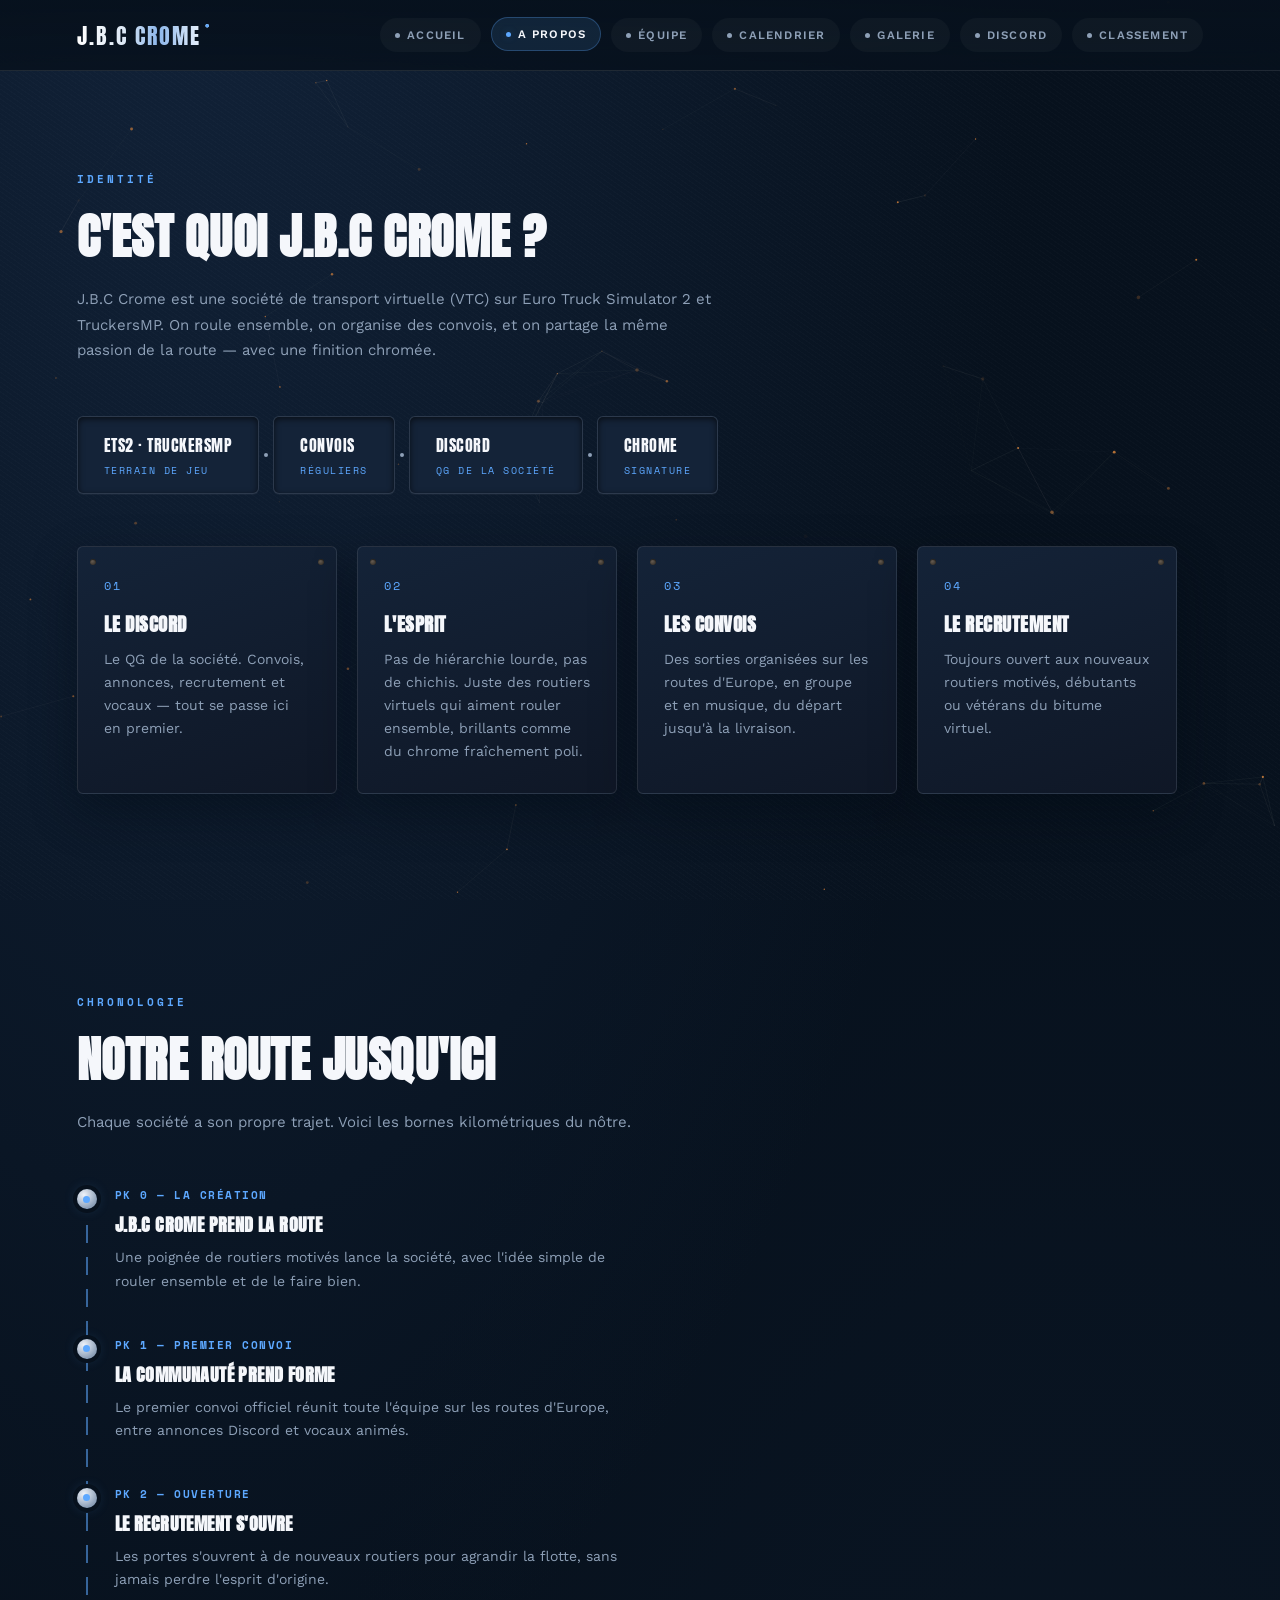
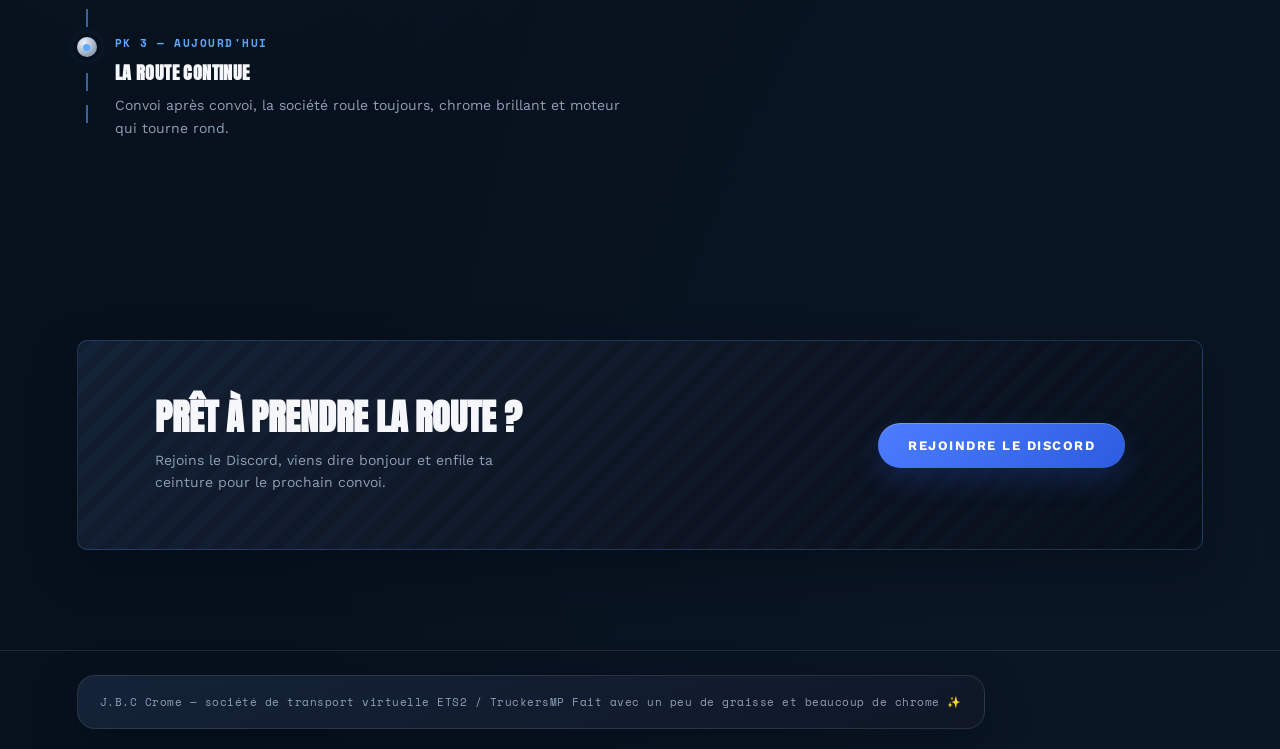
==== commit 268da4a3: "Update apropos.html" ====
--- a/apropos.html
+++ b/apropos.html
@@ -481,7 +481,7 @@
       <li><a href="index.html">Accueil</a></li>
       <li><a href="apropos.html" class="active">A propos</a></li>
       <li><a href="equipe.html">Équipe</a></li>
-      <li><a href="evenements.html">Événements</a></li>
+      <li><a href="evenements.html">Calendrier</a></li>
       <li><a href="galerie.html">Galerie</a></li>
       <li><a href="discord.html">Discord</a></li>
       <li><a href="classement.html">Classement</a></li>
